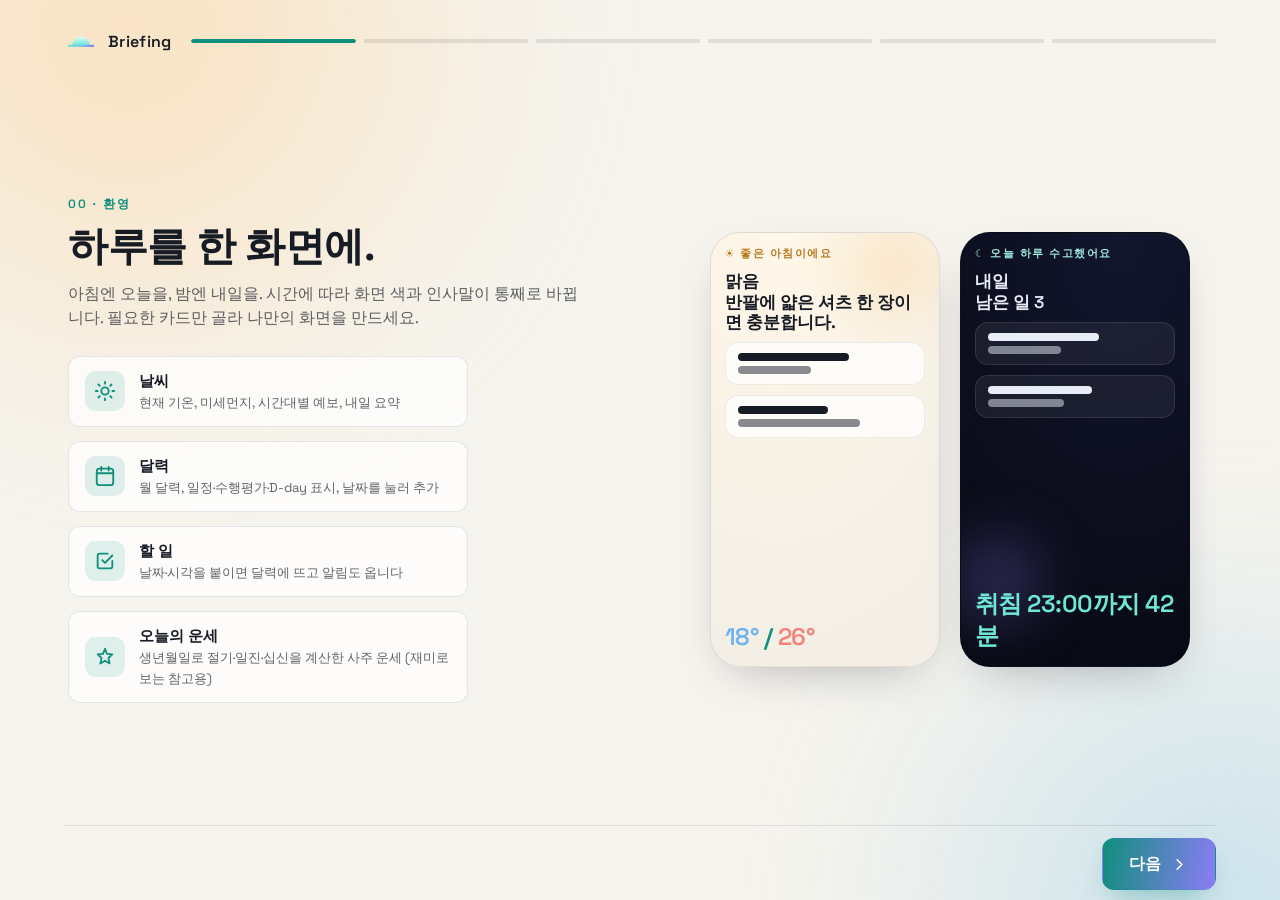
==== index.html @ 12ddea6b "Add files via upload" ====
<!DOCTYPE html>
<html lang="ko">
<head>
<meta charset="utf-8">
<meta name="viewport" content="width=device-width, initial-scale=1, viewport-fit=cover">
<meta name="theme-color" content="#080a14">
<link rel="manifest" href="manifest.json">
<link rel="icon" href="icon-192.png">
<meta name="mobile-web-app-capable" content="yes">
<link rel="preconnect" href="https://fonts.gstatic.com" crossorigin>
<link href="https://fonts.googleapis.com/css2?family=Space+Grotesk:wght@300;400;500;700&display=swap" rel="stylesheet">
<link rel="stylesheet" href="app.css?v=23">
<link rel="stylesheet" href="onboard.css?v=23">
<title>Briefing</title>
</head>
<body>
<div id="oldBrowser">이 브라우저는 지원되지 않는 기능이 있어요. <b>Chrome</b>으로 열어 주세요.</div>

<div class="brief-app" id="briefApp" data-view="splash">

  <!-- 오로라 배경 -->
  <div class="aurora"><span class="a1"></span><span class="a2"></span></div>

  <!-- ============ ① 스플래시 ============ -->
  <div class="splash">
    <div class="splash-logo">
      <svg viewBox="0 0 168 150" width="168" height="150" fill="none" xmlns="http://www.w3.org/2000/svg" aria-label="Briefing 로고">
        <defs>
          <linearGradient id="sunG" x1="0" y1="0" x2="0" y2="1">
            <stop offset="0" stop-color="#e8fbf5"/>
            <stop offset="1" stop-color="#6ee7d4"/>
          </linearGradient>
          <linearGradient id="barG" x1="0" y1="0" x2="1" y2="0">
            <stop offset="0" stop-color="#6ee7d4"/>
            <stop offset=".5" stop-color="#7fc9e6"/>
            <stop offset="1" stop-color="#8b7cf6"/>
          </linearGradient>
          <radialGradient id="glowG" cx="50%" cy="60%" r="55%">
            <stop offset="0" stop-color="#bff6ea" stop-opacity=".9"/>
            <stop offset="1" stop-color="#bff6ea" stop-opacity="0"/>
          </radialGradient>
        </defs>
        <!-- 글로우 -->
        <circle class="glow" cx="84" cy="86" r="62" fill="url(#glowG)"/>
        <!-- 해 (반원) -->
        <g class="sun-wrap">
          <path class="sun" d="M40 96 a44 44 0 0 1 88 0 Z" fill="url(#sunG)"/>
        </g>
        <!-- 지평선 바 -->
        <rect class="horizon" x="18" y="94" width="132" height="11" rx="5.5" fill="url(#barG)"/>
        <!-- 아래 반사 -->
        <g class="refl-wrap">
          <rect class="refl" x="62" y="118" width="44" height="9" rx="4.5" fill="var(--ink)" opacity=".28"/>
        </g>
      </svg>
    </div>
    <div class="splash-word">Briefing<small>Morning · Night</small></div>
  </div>

  <!-- ============ ② 온보딩 ============ -->
  <div class="onboard" id="obRoot" data-step="1">
    <div class="ob-inner">

      <!-- 상단 -->
      <div class="ob-top">
        <div class="ob-brand">
          <svg class="mini" viewBox="0 0 168 150" fill="none" xmlns="http://www.w3.org/2000/svg" aria-hidden="true">
            <path d="M40 96 a44 44 0 0 1 88 0 Z" fill="url(#sunG)"/>
            <rect x="18" y="94" width="132" height="11" rx="5.5" fill="url(#barG)"/>
          </svg>
          <b>Briefing</b>
        </div>
        <div class="progress" role="progressbar" aria-valuemin="1" aria-valuemax="6" aria-valuenow="1">
          <span class="seg"></span><span class="seg"></span><span class="seg"></span>
          <span class="seg"></span><span class="seg"></span><span class="seg"></span>
        </div>
        </div>

      <!-- 슬라이드 스테이지 -->
      <div class="stage">
        <div class="track">

          <!-- ---------- 1. 환영 ---------- -->
          <section class="slide is-active" data-slide="1" aria-label="환영">
            <div class="hero-grid">
              <div>
                <div class="slide-head">
                  <div class="slide-kicker stagger" style="--i:0">Welcome</div>
                  <h1 class="slide-title stagger" style="--i:1" data-i18n="obTitle1">하루를 한 화면에.</h1>
                  <p class="slide-sub stagger" style="--i:2" data-i18n="obSub1">아침엔 오늘을, 밤엔 내일을. 시간에 따라 화면 색과 인사말이 통째로 바뀝니다. 필요한 카드만 골라 나만의 화면을 만드세요.</p>
                </div>
                <div class="feat-list">
                  <div class="feat stagger" style="--i:3">
                    <span class="ic"><svg viewBox="0 0 24 24" fill="none" stroke="currentColor" stroke-width="2" stroke-linecap="round" stroke-linejoin="round"><path d="M12 2v2M12 20v2M4.9 4.9l1.4 1.4M17.7 17.7l1.4 1.4M2 12h2M20 12h2M4.9 19.1l1.4-1.4M17.7 6.3l1.4-1.4"/><circle cx="12" cy="12" r="4"/></svg></span>
                    <span class="tx"><b>날씨</b><span>오늘의 하늘과 시간대별 예보</span></span>
                  </div>
                  <div class="feat stagger" style="--i:4">
                    <span class="ic"><svg viewBox="0 0 24 24" fill="none" stroke="currentColor" stroke-width="2" stroke-linecap="round" stroke-linejoin="round"><rect x="3" y="4" width="18" height="18" rx="3"/><path d="M3 9h18M8 2v4M16 2v4"/></svg></span>
                    <span class="tx"><b>달력</b><span>오늘 일정과 내일 준비물</span></span>
                  </div>
                  <div class="feat stagger" style="--i:5">
                    <span class="ic"><svg viewBox="0 0 24 24" fill="none" stroke="currentColor" stroke-width="2" stroke-linecap="round" stroke-linejoin="round"><path d="M9 11l3 3 8-8"/><path d="M20 12v6a2 2 0 0 1-2 2H6a2 2 0 0 1-2-2V6a2 2 0 0 1 2-2h9"/></svg></span>
                    <span class="tx"><b>할 일</b><span>오늘 해야 할 것들을 한눈에</span></span>
                  </div>
                  <div class="feat stagger" style="--i:6">
                    <span class="ic"><svg viewBox="0 0 24 24" fill="none" stroke="currentColor" stroke-width="2" stroke-linecap="round" stroke-linejoin="round"><path d="M12 3l2.2 5.6L20 9.2l-4.2 3.9L17 19l-5-3-5 3 1.2-5.9L4 9.2l5.8-.6z"/></svg></span>
                    <span class="tx"><b>운세</b><span>생일로 계산하는 오늘의 흐름</span></span>
                  </div>
                </div>
              </div>
              <div class="dual stagger" style="--i:3">
                <!-- 아침 미리보기 -->
                <div class="phone day">
                  <span class="p-au"></span>
                  <span class="p-tag">☀ 좋은 아침, 지호</span>
                  <span class="p-hi">오늘은 맑아요.<br>우산은 필요 없어요.</span>
                  <div class="p-card"><span class="p-l1"></span><span class="p-l2"></span></div>
                  <div class="p-card"><span class="p-l1" style="width:52%"></span><span class="p-l2" style="width:70%"></span></div>
                  <span class="p-big">18° / 26°</span>
                </div>
                <!-- 밤 미리보기 -->
                <div class="phone night">
                  <span class="p-au"></span>
                  <span class="p-tag">☾ 잘 준비해요</span>
                  <span class="p-hi">내일 준비물<br>3개 챙겼나요?</span>
                  <div class="p-card"><span class="p-l1"></span><span class="p-l2"></span></div>
                  <div class="p-card"><span class="p-l1" style="width:60%"></span><span class="p-l2" style="width:44%"></span></div>
                  <span class="p-big">취침까지 42분</span>
                </div>
              </div>
            </div>
          </section>

          <!-- ---------- 2. 이름 ---------- -->
          <section class="slide" data-slide="2" aria-label="이름">
            <div class="slide-head">
              <div class="slide-kicker stagger" style="--i:0">01 · 이름</div>
              <h1 class="slide-title stagger" style="--i:1" data-i18n="obTitle2">어떻게 불러 드릴까요?</h1>
              <p class="slide-sub stagger" style="--i:2" data-i18n="obSub2">인사말에 쓰입니다. 지금 건너뛰어도 나중에 설정에서 바꿀 수 있어요.</p>
            </div>
            <div class="form-col">
              <div class="field stagger" style="--i:3">
                <label for="ob-name"data-i18n="obNameLabel">이름 <span class="optional">(선택)</span></label>
                <input class="input" id="ob-name" type="text" placeholder="예: 지호" autocomplete="off">
              </div>
            </div>
          </section>

          <!-- ---------- 3. 생년월일 ---------- -->
          <section class="slide" data-slide="3" aria-label="생년월일">
            <div class="slide-head">
              <div class="slide-kicker stagger" style="--i:0">02 · 생일</div>
              <h1 class="slide-title stagger" style="--i:1" data-i18n="obTitle3">언제 태어났나요?</h1>
              <p class="slide-sub stagger" data-i18n="obSub3" style="--i:2">오늘의 운세를 계산하는 데 쓰여요.</p>
            </div>
            <div class="form-col">
              <div class="field stagger" style="--i:3">
                <label for="ob-birth">생년월일</label>
                <input class="input" id="ob-birth" type="date" value="2011-09-05">
              </div>
              <div class="field stagger" style="--i:4">
                <label for="ob-time">태어난 시각 <span class="optional">(선택)</span></label>
                <input class="input" id="ob-time" type="time">
              </div>
              <div class="hint stagger" style="--i:5">
                <svg viewBox="0 0 24 24" fill="none" stroke="currentColor" stroke-width="2" stroke-linecap="round" stroke-linejoin="round"><rect x="4" y="10" width="16" height="11" rx="2"/><path d="M8 10V7a4 4 0 0 1 8 0v3"/></svg>
                <span>운세 계산에만 쓰이고, 이 기기 안에만 저장됩니다. 서버로 전송되지 않아요.</span>
              </div>
            </div>
          </section>

          <!-- ---------- 4. 지역 ---------- -->
          <section class="slide" data-slide="4" aria-label="지역">
            <div class="slide-head">
              <div class="slide-kicker stagger" style="--i:0">03 · 지역</div>
              <h1 class="slide-title stagger" style="--i:1" data-i18n="obTitle4">어디의 날씨를 볼까요?</h1>
              <p class="slide-sub stagger" style="--i:2">도시를 검색하거나 현재 위치로 자동 설정할 수 있어요.</p>
            </div>
            <div class="form-col">
              <div class="field stagger" style="--i:3">
                <div class="search-wrap">
                  <svg class="s-ic" viewBox="0 0 24 24" fill="none" stroke="currentColor" stroke-width="2" stroke-linecap="round"><circle cx="11" cy="11" r="7"/><path d="M20 20l-3.2-3.2"/></svg>
                  <input class="input" id="obGeoQ" type="text" placeholder="도시나 동네 이름 검색" autocomplete="off">
                </div>
              </div>
              <div class="result-list stagger" id="obGeoRes" style="--i:4"></div>
              <button class="locate stagger" id="obGeoBtn" style="--i:5" type="button">
                <svg viewBox="0 0 24 24" fill="none" stroke="currentColor" stroke-width="2" stroke-linecap="round" stroke-linejoin="round"><circle cx="12" cy="12" r="3"/><path d="M12 2v3M12 19v3M2 12h3M19 12h3"/></svg>
                현재 위치로 맞추기
              </button>
            </div>
          </section>

          <!-- ---------- 5. 카드 고르기 ---------- -->
          <section class="slide" data-slide="5" aria-label="카드 고르기">
            <div class="slide-head">
              <div class="slide-kicker stagger" style="--i:0">04 · 카드</div>
              <h1 class="slide-title stagger" style="--i:1" data-i18n="obTitle5">어떤 카드를 볼까요?</h1>
              <p class="slide-sub stagger" style="--i:2">언제든 설정에서 켜고 끌 수 있어요. <span class="pick-count">현재 <b class="cnt" id="obCnt">0</b>개 선택</span></p>
            </div>
            <div class="card-grid" id="obCards"></div>
          </section>

          <!-- ---------- 6. 기기 연결 ---------- -->
          <section class="slide" data-slide="6" aria-label="기기 연결">
            <div class="slide-head">
              <div class="slide-kicker stagger" style="--i:0">05 · 연결</div>
              <h1 class="slide-title stagger" style="--i:1" id="lkTitle">다른 기기와 연결할까요?</h1>
              <p class="slide-sub stagger" style="--i:2" id="lkSub">일정과 할 일이 두 기기에서 똑같이 보여요. 지금 건너뛰어도 나중에 설정에서 할 수 있어요.</p>
            </div>

            <!-- 연결 방식 선택 -->
            <div class="lk-pick stagger" style="--i:3" id="lkPick">
              <button class="lk-mode" data-mode="host" type="button">
                <span class="m-ic"><svg viewBox="0 0 24 24" fill="none" stroke="currentColor" stroke-width="2" stroke-linecap="round" stroke-linejoin="round"><rect x="3" y="3" width="7" height="7" rx="1"/><rect x="14" y="3" width="7" height="7" rx="1"/><rect x="3" y="14" width="7" height="7" rx="1"/><path d="M14 14h3v3M20 20v.01M17 20v.01M20 17v.01"/></svg></span>
                <span class="m-tx"><b id="lkHostT">이 기기에서 코드 만들기</b><span id="lkHostS">다른 기기에서 스캔하거나 입력</span></span>
              </button>
              <button class="lk-mode" data-mode="guest" type="button">
                <span class="m-ic"><svg viewBox="0 0 24 24" fill="none" stroke="currentColor" stroke-width="2" stroke-linecap="round" stroke-linejoin="round"><path d="M4 7h16M4 12h16M4 17h10"/></svg></span>
                <span class="m-tx"><b id="lkGuestT">받은 코드 입력하기</b><span id="lkGuestS">다른 기기에서 만든 코드를 넣어요</span></span>
              </button>
            </div>

            <!-- 코드 만들기 -->
            <div class="lk-panel" id="lkHost" hidden>
              <div class="lk-qrbox">
                <div class="qr" id="obQR"><span class="qr-note" id="obQRNote">만드는 중…</span></div>
                <div class="lk-code-big" id="obCodeBig">······</div>
              </div>
              <ol class="lk-steps" id="lkSteps"></ol>
              <button class="lk-copy" id="lkCopy" type="button">연결 링크 복사</button>
            </div>

            <!-- 코드 입력 -->
            <div class="lk-panel" id="lkGuest" hidden>
              <div class="code-in" id="obCode">
                <input maxlength="1" inputmode="text" autocapitalize="characters" aria-label="코드 1">
                <input maxlength="1" inputmode="text" autocapitalize="characters" aria-label="코드 2">
                <input maxlength="1" inputmode="text" autocapitalize="characters" aria-label="코드 3">
                <input maxlength="1" inputmode="text" autocapitalize="characters" aria-label="코드 4">
                <input maxlength="1" inputmode="text" autocapitalize="characters" aria-label="코드 5">
                <input maxlength="1" inputmode="text" autocapitalize="characters" aria-label="코드 6">
              </div>
              <p class="lk-msg" id="lkMsg"></p>
              <ol class="lk-steps" id="lkSteps2"></ol>
            </div>
          </section>

        </div>
      </div>

      <!-- 하단 -->
      <div class="ob-foot">
        <button class="btn btn-ghost" type="button" data-action="prev" disabled>
          <svg viewBox="0 0 24 24" fill="none" stroke="currentColor" stroke-width="2" stroke-linecap="round" stroke-linejoin="round"><path d="M15 6l-6 6 6 6"/></svg>
          이전
        </button>
        <div class="ob-dots" aria-hidden="true"></div>
        <button class="btn btn-primary" type="button" data-action="next">
          <span class="next-label">다음</span>
          <svg class="next-ic" viewBox="0 0 24 24" fill="none" stroke="currentColor" stroke-width="2" stroke-linecap="round" stroke-linejoin="round"><path d="M9 6l6 6-6 6"/></svg>
        </button>
      </div>

    </div>
  </div>

</div>

<div id="welcome" hidden>
  <div class="wc-inner">
    <div class="wc-mark"><i></i></div>
    <div class="wc-hi" id="wcHi">준비됐어요</div>
    <div class="wc-name" id="wcName"></div>
    <div class="wc-sub" id="wcSub"></div>
    <div class="wc-bar"><i></i></div>
  </div>
</div>

<div id="root">
  <div id="stage">
    <div class="blob" id="b1"></div><div class="blob" id="b2"></div>

    <header>
      <div class="brandwrap">
        <span class="dot"></span>
        <span class="brand" id="brandLabel">MORNING</span>
        <span class="greet" id="greeting"></span>
      </div>
      <div class="hactions">
        <span class="pill acc" id="countdown"></span>
        <button class="pill" id="refreshBtn" title="새로고침">↻</button>
        <button class="pill" id="allBtn" hidden>전체 보기</button>
        <button class="pill" id="modeBtn"></button>
        <button class="pill" id="setBtn">설정</button>
      </div>
    </header>

    <main id="grid"></main>
  </div>
</div>

<!-- ─────────── 온보딩 ─────────── -->
<div class="modal" id="joinAuto"></div>

<!-- ─────────── 설정 ─────────── -->
<div class="modal" id="settings">
  <div class="mbox set">
    <aside class="setnav">
      <div class="sethead">설정</div>
      <button class="on" data-tab="general">일반</button>
      <button data-tab="cards">카드 구성</button>
      <button data-tab="schedule">시간</button>
      <button data-tab="notify">알림</button>
      <button data-tab="link">기기 연결</button>
      <button data-tab="data">데이터</button>
      <button data-tab="help">도움말</button>
      <div class="setfoot"><span id="buildTag"></span></div>
    </aside>
    <section class="setbody" id="setBody"></section>
    <button class="mclose" id="setClose">×</button>
  </div>
</div>

<!-- ─────────── 일정 편집 ─────────── -->
<div class="modal" id="evEdit">
  <div class="mbox ev">
    <div class="mtitle"><span id="evTitle">일정 추가</span><button class="mclose sm" id="evClose">×</button></div>
    <div id="evBody"></div>
    <div class="mfoot">
      <button class="btn danger" id="evDelete" hidden>삭제</button>
      <span style="flex:1"></span>
      <button class="btn ghost" id="evCancel">취소</button>
      <button class="btn primary" id="evSave">저장</button>
    </div>
  </div>
</div>

<script src="app.js?v=23"></script>
</body>
</html>
---- app.css ----
/* ── 기본 테마(밤): JS가 늦거나 실패해도 화면이 보이도록 정적 선언 ── */
:root{
  --bg:#080a14; --tx:#e8ecf6; --tx2:rgba(232,236,246,.62); --tx3:rgba(232,236,246,.4);
  --card:rgba(255,255,255,.055); --cardSoft:rgba(255,255,255,.04);
  --cardAcc:linear-gradient(155deg,rgba(110,231,212,.13),rgba(255,255,255,.04));
  --bd:rgba(255,255,255,.1); --bd2:rgba(255,255,255,.16); --chip:rgba(255,255,255,.06);
  --acc:#6ee7d4; --accSoft:rgba(110,231,212,.14); --accBd:rgba(110,231,212,.32);
  --track:rgba(255,255,255,.08); --barIdle:rgba(255,255,255,.34);
  --barFill:linear-gradient(90deg,#6ee7d4,#8b7cf6);
  --violet:linear-gradient(155deg,rgba(139,124,246,.17),rgba(255,255,255,.035));
  --violetBd:rgba(139,124,246,.26); --violetTx:#c3b9ff; --violetRaw:#8b7cf6;
  --amber:#f2b544; --rose:#f2748c;
  --blob1:radial-gradient(circle,rgba(110,231,212,.28),transparent 62%);
  --blob2:radial-gradient(circle,rgba(139,124,246,.32),transparent 62%);
  --scrim:rgba(6,8,16,.86); --modal:linear-gradient(160deg,#141826,#0b0e18); --rootBg:#080a14;
}
html,body{margin:0;padding:0;background:var(--rootBg);color:var(--tx);
  font-family:'Space Grotesk',"Apple SD Gothic Neo","Noto Sans KR",system-ui,sans-serif;
  -webkit-font-smoothing:antialiased;overscroll-behavior-y:none}
html,body{overflow-x:hidden}
/* 한 화면 고정 여부는 JS가 html에 클래스로 지정 (:has() 미지원 대비) */
html.fixed,html.fixed body{overflow:hidden;height:100%}
html.scrollable{overflow-y:auto;height:auto;-webkit-overflow-scrolling:touch}
html.scrollable body{overflow-y:visible;height:auto;min-height:100%;position:static}
html.scrollable #root{position:static!important;height:auto!important;overflow:visible!important}
html.scrollable #stage{height:auto!important;min-height:100dvh}
*{box-sizing:border-box}
input,button,select,textarea,a{font-family:inherit;color:inherit}
button{cursor:pointer}
a{text-decoration:none}
:focus-visible{outline:2px solid var(--acc);outline-offset:2px;border-radius:8px}
::-webkit-scrollbar{width:5px;height:5px}
::-webkit-scrollbar-thumb{background:var(--bd2);border-radius:3px}
@keyframes drift{0%,100%{transform:translate(0,0) scale(1)}50%{transform:translate(4%,-3%) scale(1.12)}}
@keyframes rise{from{opacity:0;transform:translateY(12px)}to{opacity:1;transform:none}}
@media (prefers-reduced-motion:reduce){*{animation:none!important}}

#oldBrowser{display:none;position:fixed;top:0;left:0;right:0;z-index:99;padding:11px 16px;
  background:#7c2f26;color:#ffe9e5;font-size:14px;text-align:center}

#root{position:fixed;inset:0;display:flex;overflow:hidden;background:var(--rootBg);transition:background .6s}
/* 화면을 그대로 채운다 — 축소하지 않으므로 좌우·아래 여백이 생기지 않는다 */
#stage{position:relative;width:100%;height:100%;flex:1 1 auto;
  padding:clamp(14px,1.6vw,26px) clamp(14px,1.8vw,30px);
  display:grid;grid-template-rows:auto 1fr;gap:clamp(10px,1.1vw,16px);
  background:var(--bg);overflow:hidden;
  transform-origin:center center;transition:background .6s,color .6s}
main{gap:clamp(10px,1.1vw,16px)}
.col{gap:clamp(10px,1.1vw,16px)}
.blob{position:absolute;border-radius:50%;filter:blur(54px);pointer-events:none}
#b1{width:860px;height:660px;left:-210px;top:-250px;background:var(--blob1);animation:drift 18s ease-in-out infinite}
#b2{width:800px;height:640px;right:-190px;bottom:-270px;background:var(--blob2);animation:drift 22s ease-in-out infinite reverse}

header{position:relative;display:flex;align-items:center;justify-content:space-between;gap:20px}
.brandwrap{display:flex;align-items:center;gap:14px}
.dot{width:7px;height:7px;border-radius:50%;background:var(--acc);box-shadow:0 0 12px var(--acc)}
.brand{font-size:11px;letter-spacing:.3em;color:var(--tx3)}
.greet{font-size:17px}
.hactions{display:flex;align-items:center;gap:9px}
.pill{padding:7px 14px;border-radius:999px;background:var(--chip);border:1px solid var(--bd);font-size:12px;color:var(--tx2)}
.pill.acc{background:var(--accSoft);border-color:var(--accBd);color:var(--acc);cursor:default}

/* ── 카드 그리드 ── */
main{position:relative;display:grid;gap:14px;min-height:0}
.col{display:flex;flex-direction:column;gap:14px;min-height:0;overflow-y:auto;overflow-x:hidden;padding-right:2px}
.col::-webkit-scrollbar{width:0}
.card{border-radius:22px;border:1px solid var(--bd);background:var(--card);backdrop-filter:blur(22px);
  padding:clamp(14px,1.2vw,20px) clamp(15px,1.4vw,24px);
  display:flex;flex-direction:column;overflow:hidden;
  flex:0 0 auto;min-height:fit-content;animation:rise .45s ease both}
/* 늘어나는 카드는 남는 높이를 채우되, 내용보다 작아지지 않는다 */
.card.grow{flex:1 1 auto;min-height:fit-content}
.card.accent{border-color:var(--accBd);background:var(--cardAcc)}
.card.violet{border-color:var(--violetBd);background:var(--violet)}
.chead{display:flex;align-items:center;justify-content:space-between;gap:10px;margin-bottom:11px;flex:0 0 auto}
.clab{font-size:10px;letter-spacing:.24em;color:var(--tx3)}
.card.accent .clab{color:var(--acc)}
.card.violet .clab{color:var(--violetTx)}
.cmeta{font-size:11px;color:var(--tx3)}
.cbtn{padding:4px 11px;border-radius:999px;background:var(--chip);border:1px solid var(--bd);font-size:11px;color:var(--tx2)}
.big{font-weight:300;letter-spacing:-.02em;line-height:.9}
.sub{font-size:13px;color:var(--tx2)}
.tiny{font-size:11.5px;color:var(--tx3)}
.empty{padding:14px 2px;font-size:13.5px;color:var(--tx3);line-height:1.6}

/* ── 버튼·입력 공통 ── */
.btn{padding:10px 18px;border-radius:11px;border:1px solid var(--bd);background:var(--chip);font-size:14px;color:var(--tx2)}
.btn.primary{background:var(--accSoft);border-color:var(--accBd);color:var(--acc);font-weight:600}
.btn.ghost{background:transparent}
.btn.danger{border-color:rgba(242,116,140,.4);color:var(--rose);background:rgba(242,116,140,.08)}
.fld{display:flex;flex-direction:column;gap:6px;margin-bottom:14px}
.fld label{font-size:11px;letter-spacing:.12em;color:var(--acc)}
.fld input,.fld select,.fld textarea{padding:11px 13px;border-radius:11px;border:1px solid var(--bd2);
  background:var(--chip);font-size:14.5px;color:var(--tx);width:100%}
.fld textarea{min-height:70px;resize:vertical}
.fld .hint{font-size:11.5px;color:var(--tx3);line-height:1.5}
.row2{display:grid;grid-template-columns:1fr 1fr;gap:12px}
.row3{display:grid;grid-template-columns:1fr 1fr 1fr;gap:12px}

/* ── 모달 공통 ── */
.modal{position:fixed;inset:0;z-index:70;background:var(--scrim);backdrop-filter:blur(8px);
  display:none;align-items:center;justify-content:center;padding:24px}
.modal.show{display:flex}
.mbox{position:relative;background:var(--modal);border:1px solid var(--bd);border-radius:24px;
  max-height:88dvh;overflow:hidden;display:flex}
.mbox.ev{width:min(520px,100%);flex-direction:column;padding:24px 26px}
.mbox.ob{width:min(560px,100%);flex-direction:column;padding:30px 30px 24px}
.mbox.set{width:min(920px,100%);height:min(640px,88dvh)}
.mclose{position:absolute;top:16px;right:18px;z-index:5;width:32px;height:32px;border-radius:50%;
  border:1px solid var(--bd);background:var(--modal);font-size:17px;color:var(--tx3);line-height:1;
  box-shadow:0 0 0 6px var(--modal)}
.mclose.sm{position:static;width:28px;height:28px;font-size:15px}
.mtitle{display:flex;align-items:center;justify-content:space-between;margin-bottom:18px;font-size:19px}
.mfoot{display:flex;align-items:center;gap:9px;margin-top:6px}

/* ── 설정 ── */
.setnav{width:190px;flex:none;border-right:1px solid var(--bd);padding:22px 14px;display:flex;flex-direction:column;gap:4px}
.sethead{font-size:19px;padding:0 10px 14px}
.setnav button{text-align:left;padding:11px 14px;border-radius:11px;border:none;background:transparent;font-size:14px;color:var(--tx2)}
.setnav button.on{background:var(--accSoft);color:var(--acc);font-weight:600}
.setfoot{margin-top:auto;padding:10px;font-size:10.5px;color:var(--tx3)}
.setbody{flex:1;padding:26px 30px;overflow-y:auto}
.sectitle{font-size:12px;letter-spacing:.16em;color:var(--tx3);margin:0 0 14px}
.sechelp{font-size:12.5px;color:var(--tx3);line-height:1.6;margin:-6px 0 16px}

/* 카드 구성 */
.cardlist{display:flex;flex-direction:column;gap:8px}
.cardrow{display:flex;align-items:center;gap:12px;padding:12px 14px;border-radius:13px;
  border:1px solid var(--bd);background:var(--chip)}
.cardrow.off{opacity:.5}
.cardrow .gr{cursor:grab;color:var(--tx3);font-size:15px;letter-spacing:-2px}
.cardrow .nm{flex:1;display:flex;flex-direction:column;gap:2px}
.cardrow .nm b{font-size:14.5px;font-weight:500}
.cardrow .nm i{font-size:11.5px;color:var(--tx3);font-style:normal}
.cardrow .tag{font-size:10px;padding:2px 7px;border-radius:999px;background:var(--violet);color:var(--violetTx)}
.ord{display:flex;gap:3px}
.ord button{width:26px;height:26px;border-radius:8px;border:1px solid var(--bd);background:transparent;color:var(--tx3);font-size:11px}
.sw{width:44px;height:26px;border-radius:999px;background:var(--track);border:1px solid var(--bd);position:relative;flex:none}
.sw::after{content:"";position:absolute;top:2px;left:2px;width:20px;height:20px;border-radius:50%;
  background:var(--tx3);transition:.18s}
.sw.on{background:var(--accSoft);border-color:var(--accBd)}
.sw.on::after{left:20px;background:var(--acc)}

/* ── 온보딩 ── */
.obsteps{display:flex;gap:6px;margin-bottom:22px}
.obsteps i{height:3px;flex:1;border-radius:2px;background:var(--track)}
.obsteps i.on{background:var(--acc)}
#obBody h2{font-size:24px;margin:0 0 8px;font-weight:400}
#obBody p.lead{font-size:14px;color:var(--tx2);line-height:1.6;margin:0 0 22px}
.obnav{display:flex;gap:9px;justify-content:flex-end;margin-top:8px}
.pickgrid{display:grid;grid-template-columns:1fr 1fr;gap:8px}
.pick{padding:13px;border-radius:13px;border:1px solid var(--bd);background:var(--chip);text-align:left}
.pick.on{border-color:var(--accBd);background:var(--accSoft)}
.pick b{display:block;font-size:14px;font-weight:500;margin-bottom:3px}
.pick i{font-size:11.5px;color:var(--tx3);font-style:normal}
.searchres{margin-top:8px;display:flex;flex-direction:column;gap:5px;max-height:190px;overflow-y:auto}
.searchres button{text-align:left;padding:10px 13px;border-radius:11px;border:1px solid var(--bd);background:var(--chip);font-size:13.5px}

/* ── 폰 ── */
body.phone{overflow-x:hidden;overflow-y:visible;height:auto}
body.phone #root{position:static;display:block;height:auto;overflow:visible;background:transparent}
body.phone #stage{overflow:hidden}
body.phone #stage{width:100%;max-width:100%;height:auto;min-height:100dvh;transform:none!important;
  display:flex;flex-direction:column;gap:11px;padding:14px 12px 30px}
body.phone #b1{width:340px;height:270px;left:-100px;top:-60px}
body.phone #b2{width:320px;height:260px;right:-100px;bottom:-40px}
body.phone header{flex-wrap:wrap;gap:8px}
body.phone .brandwrap{width:100%;gap:9px}
body.phone .greet{font-size:14px}
body.phone .hactions{width:100%;gap:6px;flex-wrap:wrap;justify-content:flex-start}
body.phone #countdown{order:-1;flex:1 1 100%}
body.phone .pill{padding:6px 11px;font-size:11.5px}
body.phone main{display:flex!important;flex-direction:column;gap:11px}
body.phone .col{display:contents}
body.phone .card{padding:15px 16px;min-height:auto}
body.phone .cd{min-height:120px}
body.phone .card.grow{flex:0 0 auto}
body.phone .card.grow{flex:none}
body.phone .modal{padding:0}
body.phone .mbox{max-height:100dvh;height:100dvh;width:100%;border-radius:0;border:none;overflow-y:auto}
body.phone .mbox.ob,body.phone .mbox.ev{padding-bottom:28px}
body.phone .obnav,body.phone .mfoot{position:sticky;bottom:0;background:var(--modal);padding:12px 0 4px;margin-top:8px}
body.phone .mbox.set{flex-direction:column;height:100dvh}
body.phone .setnav{width:100%;flex-direction:row;overflow-x:auto;border-right:none;
  border-bottom:1px solid var(--bd);padding:14px 56px 14px 12px;scrollbar-width:none}
body.phone .setnav::-webkit-scrollbar{display:none}
body.phone .setfoot{display:none}
/* 폰에서는 닫기 버튼을 위한 제목 줄을 따로 둔다 */
body.phone .sethead{display:block;font-size:17px;padding:4px 48px 12px 4px}
body.phone .setnav{flex-wrap:wrap;padding:12px 12px 12px 12px}
body.phone .setnav .sethead{width:100%}
body.phone .mclose{top:10px;right:12px}
body.phone .setnav button{white-space:nowrap;padding:9px 14px}
body.phone .setbody{padding:20px 16px}
body.phone .row2,body.phone .row3{grid-template-columns:1fr}
body.phone .mbox.ev,body.phone .mbox.ob{padding:22px 18px}

/* ── 시계 ── */
.ck-top{display:flex;align-items:baseline;gap:12px}
.ck-hm{font-size:82px;font-variant-numeric:tabular-nums}
.ck-ap{font-size:14px;color:var(--tx3)}
.ck-bot{margin-top:14px;padding-top:12px;border-top:1px solid var(--bd);display:flex;align-items:center;justify-content:space-between;gap:10px;flex-wrap:wrap}
.ck-date{font-size:16px;color:var(--tx2)}
.ck-chips{display:flex;gap:6px;flex-wrap:wrap;justify-content:flex-end}
.ck-chip{padding:5px 11px;border-radius:999px;font-size:12px;background:var(--chip);color:var(--tx2)}
.ck-chip.hot{background:var(--violet);color:var(--violetTx)}

/* ── 날씨 ── */
.wx-main{display:flex;align-items:center;gap:18px;margin-top:2px}
.wx-icon{font-size:48px;color:var(--acc)}
.wx-temp{font-size:62px}
.wx-col{display:flex;flex-direction:column;gap:2px}
.wx-desc{font-size:20px}
.wx-stats{margin-top:14px;display:grid;grid-template-columns:repeat(3,1fr);gap:8px}
.wx-stat{padding:9px 11px;border-radius:12px;background:var(--chip);display:flex;flex-direction:column;gap:2px}
.wx-stat i{font-size:9.5px;letter-spacing:.08em;color:var(--tx3);font-style:normal;line-height:1.35}
.wx-stat b{font-size:15px;font-weight:400}
.wx-adv{margin:12px 0 0;font-size:13.5px;line-height:1.55;color:var(--acc)}
.wx-tmrw{margin-top:12px;padding-top:11px;border-top:1px solid var(--bd);display:flex;align-items:center;gap:9px;flex-wrap:wrap}
.wx-tmrw .lb{font-size:10px;letter-spacing:.16em;color:var(--tx3)}
.wx-tmrw .ic{font-size:16px;color:var(--acc)}
.wx-tmrw .tp{font-size:15px}
.wx-tmrw .tp b{color:var(--acc);font-weight:500}
.wx-tmrw .rn{font-size:12.5px;color:var(--tx2)}
.wx-tmrw .rn b{color:var(--acc)}
.wx-hourly{margin-top:auto;padding-top:12px;display:flex;justify-content:space-between;gap:6px}
.wx-h{display:flex;flex-direction:column;align-items:center;gap:4px;flex:1}
.wx-h .t{font-size:11px;color:var(--tx3)}
.wx-h .i{font-size:15px;color:var(--acc)}
.wx-h .v{font-size:15px}

/* ── 달력 ── */
.cal-nav{display:flex;align-items:center;gap:5px}
.cal-ym{font-size:13px;min-width:82px;text-align:center}
.cbtn.acc{border-color:var(--accBd);background:var(--accSoft);color:var(--acc)}
.cal-dow{display:grid;grid-template-columns:repeat(7,1fr);gap:3px;margin-bottom:4px}
.cal-dow span{text-align:center;font-size:10.5px;color:var(--tx3);padding:3px 0}
.cal-dow .sun{color:var(--rose)}.cal-dow .sat{color:#7fa8e8}
.cal-grid{display:grid;grid-template-columns:repeat(7,1fr);gap:3px}
.cal-c{aspect-ratio:1/.82;border:1px solid transparent;border-radius:10px;background:transparent;
  display:flex;flex-direction:column;align-items:center;justify-content:center;gap:3px;padding:0}
.cal-c .n{font-size:13px;color:var(--tx2);font-variant-numeric:tabular-nums}
.cal-c .n.sun{color:var(--rose)}.cal-c .n.sat{color:#7fa8e8}
.cal-c.out{opacity:.28}
.cal-c.today{background:var(--accSoft)}
.cal-c.today .n{color:var(--acc);font-weight:700}
.cal-c.sel{border-color:var(--accBd)}
.cal-c .dots{display:flex;gap:3px;height:5px}
.cal-c .dots i{width:4px;height:4px;border-radius:50%}
.cal-day{margin-top:12px;padding-top:11px;border-top:1px solid var(--bd);flex:1;min-height:0;display:flex;flex-direction:column}
.cal-dhead{display:flex;align-items:center;justify-content:space-between;margin-bottom:8px;font-size:14px}
.cal-dhead .tiny{margin-left:6px;font-style:normal}
.cal-list{flex:1;min-height:0;overflow-y:auto;display:flex;flex-direction:column;gap:5px}
.cal-ev{display:flex;align-items:center;gap:9px;padding:8px 10px;border-radius:10px;background:var(--cardSoft);cursor:pointer}
.cal-ev .bar{width:3px;height:16px;border-radius:2px;flex:none}
.cal-ev .tm{font-size:11.5px;color:var(--tx3);width:38px;flex:none;font-variant-numeric:tabular-nums}
.cal-ev .tt{font-size:14px}
.cal-ev .rp{font-size:10px;color:var(--tx3);font-style:normal}
.dowpick{display:flex;gap:5px}
.dowpick button{flex:1;padding:9px 0;border-radius:9px;border:1px solid var(--bd);background:var(--chip);font-size:12.5px;color:var(--tx3)}
.dowpick button.on{border-color:var(--accBd);background:var(--accSoft);color:var(--acc)}

/* ── 할 일 ── */
.tabs{display:flex;gap:3px;background:var(--chip);border-radius:999px;padding:3px}
.tabs button{padding:5px 15px;border-radius:999px;border:none;background:transparent;font-size:12px;color:var(--tx3)}
.tabs button.on{background:var(--accSoft);color:var(--acc);font-weight:600}
.td-add{display:flex;align-items:center;gap:8px;padding:10px 13px;border-radius:12px;border:1px dashed var(--bd2);background:var(--chip)}
.td-add span{color:var(--acc)}
.td-add input{flex:1;background:transparent;border:none;font-size:15px;outline:none}
.td-list{margin-top:9px;flex:1;min-height:0;overflow-y:auto;display:flex;flex-direction:column;gap:6px}
.td{display:flex;align-items:center;gap:11px;padding:9px 12px;border-radius:12px;background:var(--cardSoft)}
.td .ck{width:17px;height:17px;flex:none;border-radius:50%;border:1.5px solid var(--bd2);background:transparent;padding:0}
.td.done{background:var(--chip)}
.td.done .ck{border-color:var(--acc);background:var(--acc)}
.td .tx{flex:1;font-size:15px;line-height:1.35}
.td.done .tx{color:var(--tx3);text-decoration:line-through}
.td .rm{background:none;border:none;color:var(--tx3);font-size:16px;padding:0 2px}

/* ── 수행평가 ── */
.ex-list{display:flex;flex-direction:column;gap:8px}
.ex{display:flex;align-items:center;gap:11px;cursor:pointer}
.ex .d{padding:5px 10px;border-radius:9px;font-size:12.5px;background:var(--chip);color:var(--tx2);min-width:52px;text-align:center}
.ex .d.hot{background:var(--violet);color:var(--violetTx)}
.ex .m{display:flex;flex-direction:column}
.ex .m b{font-size:14.5px;font-weight:400}
.ex .m i{font-size:11px;color:var(--tx3);font-style:normal}

/* ── 운세 ── */
.fo-score{display:flex;align-items:baseline;gap:13px}
.fo-score b{font-size:60px;font-variant-numeric:tabular-nums}
.fo-score i{font-size:20px;color:var(--tx2);font-style:normal}
.fo-badges{display:flex;flex-wrap:wrap;gap:6px;margin-top:11px}
.fo-badges span{font-size:11.5px;padding:4px 11px;border-radius:999px;border:1px solid var(--bd);color:var(--tx2)}
.fo-badges .good{border-color:var(--accBd);background:var(--accSoft);color:var(--acc)}
.fo-badges .warn{border-color:var(--violetBd);background:var(--violet);color:var(--violetTx)}
.fo-head{margin:12px 0 0;font-size:15px;line-height:1.6}
.fo-bars{margin-top:14px;display:flex;flex-direction:column;gap:9px}
.fo-bar{display:flex;align-items:center;gap:9px}
.fo-bar span{width:32px;font-size:12px;color:var(--tx2)}
.fo-bar .tr{flex:1;height:6px;border-radius:3px;background:var(--track);overflow:hidden}
.fo-bar .tr i{display:block;height:100%;border-radius:3px}
.fo-bar b{width:22px;text-align:right;font-size:12px;color:var(--tx2);font-weight:400}
.fo-act,.fo-lucky{margin-top:13px;padding-top:12px;border-top:1px solid var(--bd);display:grid;gap:8px}
.fo-act{grid-template-columns:repeat(3,1fr)}
.fo-lucky{grid-template-columns:repeat(3,1fr);margin-top:10px;padding-top:0;border:none}
.fo-act div,.fo-lucky div{display:flex;flex-direction:column;gap:3px}
.fo-act i,.fo-lucky i{font-size:10px;letter-spacing:.1em;color:var(--tx3);font-style:normal}
.fo-act b,.fo-lucky b{font-size:14px;font-weight:400}
.fo-lucky b{color:var(--acc)}
.fo-disc{margin-top:auto;padding-top:10px}

/* ── 수면 ── */
.sl-num{display:flex;align-items:baseline;gap:12px;margin-top:4px}
.sl-num b{font-size:42px}
.sl-num i{font-size:14px;color:var(--tx2);font-style:normal}
.sl-bars{margin-top:10px;display:flex;align-items:flex-end;gap:5px;height:34px}
.sl-bars div{flex:1;border-radius:4px;background:var(--barIdle)}
.sl-bars div.now{background:var(--acc)}
#slRange{width:100%;margin-top:8px;accent-color:var(--acc)}
.sl-act{display:flex;gap:8px;align-items:center;margin-top:6px}
.sl-act input{width:86px;padding:9px 11px;border-radius:11px;border:1px solid var(--bd2);background:var(--chip);text-align:center;font-size:14px}
.sl-act .btn{padding:9px 15px;font-size:13px}

/* ── 명언 ── */
.qt{margin:0;font-size:16px;line-height:1.55}
.qtsrc{display:block;margin-top:6px;font-size:11px;letter-spacing:.14em;color:var(--tx3)}

/* ── 폰 세부 ── */
body.phone .ck-hm{font-size:58px}
body.phone .wx-temp{font-size:48px}
body.phone .wx-icon{font-size:36px}
body.phone .fo-score b{font-size:48px}
body.phone .fo-lucky,body.phone .fo-act{grid-template-columns:1fr 1fr 1fr}
body.phone .cal-c{aspect-ratio:1/.9}
body.phone .cal-list{max-height:28dvh}
body.phone .td-list{max-height:40dvh}
body.phone:not(.showall) .card{display:none}
body.phone:not(.showall) .card[data-id="todo"],
body.phone:not(.showall) .card[data-id="calendar"],
body.phone:not(.showall) .card[data-id="exam"]{display:flex}

/* ── 야구 ── */
.bb-head{font-size:22px;margin-top:2px}
.bb-head.sm{font-size:17px;color:var(--tx2)}
.bb-chips{margin-top:9px;display:flex;flex-wrap:wrap;gap:6px}
.lc{padding:5px 11px;border-radius:999px;background:var(--chip);font-size:12px;color:var(--tx2)}
.lc.acc{background:var(--accSoft);color:var(--acc)}
.bb-recent{margin-top:11px;padding-top:10px;border-top:1px solid var(--bd);display:flex;flex-wrap:wrap;gap:8px;align-items:center}
.bb-recent:empty{display:none}
.bb-recent .hd{font-size:10px;letter-spacing:.12em;color:var(--tx3)}
.bb-recent .hd.rt{margin-left:auto}
.bb-recent .g{font-size:12px;color:var(--tx2)}
.bb-recent .g b{font-weight:600}
.bb-recent .w{color:var(--acc)}
.bb-recent .l{color:var(--violetTx)}

/* ── 뉴스 ── */
.nw-list{display:flex;flex-direction:column;gap:10px}
.nw{display:flex;flex-direction:column;gap:3px;padding-left:13px;border-left:2px solid var(--accBd)}
.nw .tg{font-size:10px;letter-spacing:.16em;color:var(--acc)}
.nw .tt{font-size:14.5px;line-height:1.4;display:-webkit-box;-webkit-line-clamp:2;-webkit-box-orient:vertical;overflow:hidden}
.nw .sc{font-size:10.5px;color:var(--tx3)}

/* ── 루틴 ── */
.hb-list{display:flex;flex-direction:column;gap:6px}
.hb{display:flex;align-items:center;gap:10px;padding:9px 12px;border-radius:11px;border:1px solid var(--bd);background:var(--chip);text-align:left}
.hb .bx{width:16px;height:16px;border-radius:5px;border:1.5px solid var(--bd2);flex:none}
.hb.on{border-color:var(--accBd);background:var(--accSoft)}
.hb.on .bx{background:var(--acc);border-color:var(--acc)}
.hb .nm{flex:1;font-size:14px}
.hb.on .nm{color:var(--acc)}
.hb .st{font-size:10.5px;color:var(--tx3)}
.hb .rm{font-size:14px;color:var(--tx3);font-style:normal;padding:0 2px}
.hb-add{margin-top:8px}
.hb-add input{width:100%;padding:9px 12px;border-radius:11px;border:1px dashed var(--bd2);background:transparent;font-size:13.5px;outline:none}

/* ── 물 ── */
.wt-cups{display:flex;flex-wrap:wrap;gap:6px;margin:4px 0 12px}
.cup{width:20px;height:26px;border-radius:3px 3px 8px 8px;border:1.5px solid var(--bd2);background:transparent}
.cup.on{background:var(--acc);border-color:var(--acc)}
.wt-row{display:flex;align-items:center;gap:10px;margin-top:auto}
.wt-num{font-size:34px;flex:1;text-align:center}
.wt-row .btn{padding:9px 14px}

/* ── 시간표 ── */
.tt-list{display:flex;flex-direction:column;gap:5px}
.tt{display:flex;align-items:center;gap:10px;padding:7px 11px;border-radius:10px;background:var(--cardSoft)}
.tt .no{width:18px;font-size:11px;color:var(--tx3);font-variant-numeric:tabular-nums}
.tt .sj{font-size:14.5px}

/* ── 큰 D-day ── */
.cd{display:flex;flex-direction:column;align-items:center;justify-content:center;gap:5px;flex:1;padding:6px 0}
.cd .lb{font-size:13px;color:var(--tx2)}
.cd .num{font-size:52px;color:var(--acc)}
.cd .dt{font-size:11.5px;color:var(--tx3);font-variant-numeric:tabular-nums}

/* ── 소개 화면 ── */
.ob-hero{text-align:center}
.ob-mark{width:76px;height:76px;margin:4px auto 18px;border-radius:22px;
  background:linear-gradient(160deg,var(--accSoft),var(--violet));border:1px solid var(--accBd);
  display:flex;align-items:center;justify-content:center}
.ob-mark i{width:36px;height:18px;border-radius:36px 36px 0 0;background:var(--acc);display:block;
  box-shadow:0 6px 16px -4px var(--acc)}
.ob-hero h2{margin-bottom:10px}
.ob-feats{margin-top:24px;display:grid;grid-template-columns:1fr 1fr;gap:9px;text-align:left}
.ob-feats div{padding:12px 14px;border-radius:13px;background:var(--chip);border:1px solid var(--bd)}
.ob-feats b{display:block;font-size:13.5px;font-weight:500;margin-bottom:3px}
.ob-feats i{font-size:11.5px;color:var(--tx3);font-style:normal}
.ob-cards{max-height:44dvh;overflow-y:auto}
.pick.sm{padding:10px 12px;text-align:center}
.pick.sm b{margin:0}

/* ── 기기 연결 ── */
.lk-two{display:grid;grid-template-columns:1fr 1fr;gap:10px}
.lk-card{padding:16px 15px;border-radius:15px;border:1px solid var(--bd);background:var(--chip);text-align:left}
.lk-card b{display:block;font-size:14px;font-weight:500;margin-bottom:5px}
.lk-card i{font-size:11.5px;color:var(--tx3);font-style:normal;line-height:1.5}
.lk-card:hover{border-color:var(--accBd)}
.lk-code{font-size:38px;letter-spacing:.22em;text-align:center;color:var(--acc);
  padding:18px;border-radius:15px;background:var(--accSoft);border:1px solid var(--accBd);margin:16px 0 12px;
  font-variant-numeric:tabular-nums}
.lk-input{text-align:center;font-size:24px;letter-spacing:.25em;text-transform:uppercase}
.lk-done{margin-top:14px}
.lk-btns{display:flex;gap:9px;margin-top:14px}
.lk-load,.lk-msg{margin-top:14px;font-size:13px;color:var(--tx3)}
.lk-err{margin-top:14px;font-size:13.5px;color:var(--rose);line-height:1.6}

/* ── 세그먼트 · 열 지정 ── */
.segbar{display:inline-flex;gap:3px;background:var(--chip);border-radius:999px;padding:3px;margin-bottom:16px}
.segbar.wide{display:flex}
.segbar button{flex:1;padding:8px 16px;border-radius:999px;border:none;background:transparent;font-size:13px;color:var(--tx3);white-space:nowrap}
.segbar button.on{background:var(--accSoft);color:var(--acc);font-weight:600}
.colpick{display:flex;gap:3px}
.colpick button{width:32px;height:26px;border-radius:8px;border:1px solid var(--bd);background:transparent;font-size:11px;color:var(--tx3)}
.colpick button.on{border-color:var(--accBd);background:var(--accSoft);color:var(--acc)}

/* ── 도움말 ── */
.chk{display:flex;gap:9px;align-items:flex-start;margin:2px 0 16px;font-size:13.5px;color:var(--tx2)}
.chk input{margin-top:3px;accent-color:var(--acc)}
.chk .hint{display:block;margin-top:3px}
.faq details{border:1px solid var(--bd);border-radius:12px;padding:12px 14px;margin-bottom:7px;background:var(--chip)}
.faq summary{font-size:14px;cursor:pointer;list-style:none}
.faq summary::-webkit-details-marker{display:none}
.faq summary::before{content:'＋ ';color:var(--acc)}
.faq details[open] summary::before{content:'－ '}
.faq p{margin:9px 0 0;font-size:13px;line-height:1.65;color:var(--tx2)}
body.phone .colpick button{width:28px}
body.phone .segbar button{padding:8px 12px;font-size:12px}

/* ═══════════ 모션 ═══════════ */
:root{
  --ease:cubic-bezier(.22,.61,.36,1);
  --easeOut:cubic-bezier(.16,1,.3,1);
  --spring:cubic-bezier(.34,1.56,.64,1);
}
@keyframes cardIn{from{opacity:0;transform:translateY(16px) scale(.985)}to{opacity:1;transform:none}}
@keyframes fadeIn{from{opacity:0}to{opacity:1}}
@keyframes popIn{from{opacity:0;transform:scale(.94) translateY(10px)}to{opacity:1;transform:none}}
@keyframes slideUp{from{opacity:0;transform:translateY(8px)}to{opacity:1;transform:none}}
@keyframes rowIn{from{opacity:0;transform:translateX(-8px)}to{opacity:1;transform:none}}
@keyframes barGrow{from{transform:scaleX(0)}to{transform:scaleX(1)}}
@keyframes pulseDot{0%,100%{opacity:1;box-shadow:0 0 12px var(--acc)}50%{opacity:.55;box-shadow:0 0 20px var(--acc)}}
@keyframes shimmer{0%{background-position:-160% 0}100%{background-position:260% 0}}
@keyframes checkPop{0%{transform:scale(1)}45%{transform:scale(1.22)}100%{transform:scale(1)}}
@keyframes qrIn{from{opacity:0;transform:scale(.9) rotate(-3deg)}to{opacity:1;transform:none}}

/* 카드 등장 */
.card{animation:cardIn .5s var(--easeOut) both}
.dot{animation:pulseDot 3.2s ease-in-out infinite}

/* 헤더 */
.pill{transition:background .2s var(--ease), border-color .2s var(--ease), transform .12s var(--ease)}
.pill:active{transform:scale(.95)}
.greet,#brandLabel{transition:opacity .3s var(--ease)}

/* 버튼·입력 공통 */
.btn,.cbtn,.tabs button,.segbar button,.colpick button,.ord button{
  transition:background .18s var(--ease), border-color .18s var(--ease), color .18s var(--ease), transform .1s var(--ease)}
.btn:active,.cbtn:active,.pick:active,.lk-card:active{transform:scale(.97)}
.fld input,.fld select,.fld textarea{transition:border-color .18s var(--ease), background .18s var(--ease)}
.fld input:focus,.fld textarea:focus{border-color:var(--accBd)}

/* 모달 */
@keyframes modalIn{from{opacity:0;transform:translateY(18px) scale(.96)}to{opacity:1;transform:none}}
@keyframes navIn{from{opacity:0;transform:translateX(-14px)}to{opacity:1;transform:none}}
@keyframes bodyIn{from{opacity:0;transform:translateX(14px)}to{opacity:1;transform:none}}
.modal{animation:fadeIn .2s var(--ease) both}
.modal .mbox{animation:modalIn .34s var(--easeOut) both}
#settings .setnav{animation:navIn .34s .04s var(--easeOut) both}
#settings .setnav button{animation:rowIn .3s var(--easeOut) both}
#settings .setnav button:nth-child(2){animation-delay:.04s}
#settings .setnav button:nth-child(3){animation-delay:.08s}
#settings .setnav button:nth-child(4){animation-delay:.12s}
#settings .setnav button:nth-child(5){animation-delay:.16s}
#settings .setnav button:nth-child(6){animation-delay:.2s}
#settings .setnav button:nth-child(7){animation-delay:.24s}
#setBody{animation:bodyIn .3s var(--easeOut) both}
#setBody .fld,#setBody .cardrow,#setBody .faq details{animation:slideUp .3s var(--easeOut) both}
#setBody .cardrow:nth-child(2){animation-delay:.03s}
#setBody .cardrow:nth-child(3){animation-delay:.06s}
#setBody .cardrow:nth-child(4){animation-delay:.09s}
#setBody .cardrow:nth-child(5){animation-delay:.12s}
#setBody .cardrow:nth-child(6){animation-delay:.15s}
#setBody .sectitle{animation:slideUp .3s var(--easeOut) both}
.mclose{transition:background .18s var(--ease), transform .15s var(--spring)}
.mclose:active{transform:rotate(90deg) scale(.9)}
/* 닫힐 때 */
@keyframes modalOut{from{opacity:1;transform:none}to{opacity:0;transform:translateY(10px) scale(.97)}}
.modal.closing{animation:fadeIn .2s var(--ease) reverse both}
.modal.closing .mbox{animation:modalOut .2s var(--ease) both}

/* 할 일 · 목록 */
.td,.cal-ev,.ex,.hb,.nw,.tt{animation:rowIn .28s var(--easeOut) both}
.td{transition:background .2s var(--ease), opacity .25s var(--ease)}
.td .ck{transition:background .18s var(--spring), border-color .18s var(--ease), transform .18s var(--spring)}
.td.done .ck{animation:checkPop .3s var(--spring)}
.td .tx{transition:color .25s var(--ease)}
.td .rm{opacity:0;transition:opacity .18s var(--ease)}
.td:hover .rm,body.phone .td .rm{opacity:.45}

/* 달력 */
.cal-c{transition:background .2s var(--ease), border-color .2s var(--ease), transform .12s var(--ease)}
.cal-c:active{transform:scale(.92)}
.cal-c.sel{animation:popIn .22s var(--spring)}
.cal-c .dots i{animation:popIn .3s var(--easeOut) both}
.cal-grid{animation:fadeIn .25s var(--ease)}
.cal-list{animation:slideUp .28s var(--easeOut)}

/* 운세 막대 */
.fo-bar .tr i{transform-origin:left;animation:barGrow .75s var(--easeOut) both}
.fo-bar:nth-child(2) .tr i{animation-delay:.06s}
.fo-bar:nth-child(3) .tr i{animation-delay:.12s}
.fo-bar:nth-child(4) .tr i{animation-delay:.18s}
.fo-badges span{animation:popIn .32s var(--easeOut) both}
.fo-badges span:nth-child(2){animation-delay:.05s}
.fo-badges span:nth-child(3){animation-delay:.1s}
.fo-badges span:nth-child(4){animation-delay:.15s}

/* 수면 막대 */
.sl-bars div{transition:height .4s var(--easeOut), background .3s var(--ease)}

/* 물 컵 */
.cup{transition:background .22s var(--spring), border-color .22s var(--ease), transform .18s var(--spring)}
.cup.on{animation:checkPop .3s var(--spring)}

/* 루틴 */
.hb{transition:background .2s var(--ease), border-color .2s var(--ease), transform .1s var(--ease)}
.hb:active{transform:scale(.98)}
.hb .bx{transition:background .2s var(--spring), border-color .2s var(--ease)}

/* 날씨 */
.wx-icon{transition:transform .4s var(--spring)}
.wx-h{animation:slideUp .35s var(--easeOut) both}
.wx-h:nth-child(2){animation-delay:.04s}.wx-h:nth-child(3){animation-delay:.08s}
.wx-h:nth-child(4){animation-delay:.12s}.wx-h:nth-child(5){animation-delay:.16s}
.wx-h:nth-child(6){animation-delay:.2s}
.wx-stat{animation:popIn .3s var(--easeOut) both}
.wx-stat:nth-child(2){animation-delay:.03s}.wx-stat:nth-child(3){animation-delay:.06s}
.wx-stat:nth-child(4){animation-delay:.09s}.wx-stat:nth-child(5){animation-delay:.12s}
.wx-stat:nth-child(6){animation-delay:.15s}

/* 불러오는 중 반짝임 */
.cmeta{transition:color .2s var(--ease)}
.loading{background:linear-gradient(90deg,var(--chip) 25%,var(--accSoft) 50%,var(--chip) 75%);
  background-size:220% 100%;animation:shimmer 1.5s infinite;border-radius:8px;color:transparent!important}

/* 온보딩 · 연결 */
#obBody{animation:slideUp .32s var(--easeOut)}
.obsteps i{transition:background .35s var(--ease)}
.ob-mark{animation:popIn .5s var(--spring) both}
.ob-mark i{animation:slideUp .6s .15s var(--easeOut) both}
.ob-feats div{animation:slideUp .4s var(--easeOut) both}
.ob-feats div:nth-child(2){animation-delay:.06s}
.ob-feats div:nth-child(3){animation-delay:.12s}
.ob-feats div:nth-child(4){animation-delay:.18s}
.pick{transition:border-color .18s var(--ease), background .18s var(--ease), transform .12s var(--ease)}
.lk-card{transition:border-color .2s var(--ease), background .2s var(--ease), transform .12s var(--ease)}
.lk-code{animation:popIn .4s var(--spring) both}
.lk-qr{animation:qrIn .5s var(--spring) both}
#lkPanel{animation:slideUp .3s var(--easeOut)}

/* 설정 */
.setnav button{transition:background .18s var(--ease), color .18s var(--ease)}
.cardrow{transition:opacity .25s var(--ease), border-color .2s var(--ease)}
.sw{transition:background .22s var(--ease), border-color .22s var(--ease)}
.sw::after{transition:left .24s var(--spring), background .2s var(--ease)}
.faq details{transition:border-color .2s var(--ease)}
.faq p{animation:slideUp .25s var(--easeOut)}

/* 접근성: 모션 최소화 설정을 켠 경우 전부 정지 */
@media (prefers-reduced-motion:reduce){
  *,*::before,*::after{animation:none!important;transition:none!important}
}

/* ── QR 공유 ── */
.lk-share{display:flex;gap:18px;align-items:flex-start;margin-top:16px}
.lk-qr{flex:none;padding:10px;border-radius:16px;background:#fff;line-height:0;
  box-shadow:0 8px 24px -10px rgba(0,0,0,.4)}
.lk-qrtxt{flex:1;display:flex;flex-direction:column;gap:8px}
.lk-qrtxt .lb{font-size:11px;letter-spacing:.14em;color:var(--acc)}
.lk-code.sm{font-size:26px;padding:11px;margin:0}
.lk-qrtxt .btn{align-self:flex-start;margin-top:2px}
body.phone .lk-share{flex-direction:column;align-items:center;text-align:center}
body.phone .lk-qrtxt{align-items:center}
body.phone .lk-qrtxt .btn{align-self:center}

/* 지역 검색 결과 */
.searchres button{display:flex;align-items:baseline;gap:8px}
.searchres button b{font-weight:500;font-size:14px}
.searchres button .tiny{flex:1}
.searchres button .km{font-size:11px;color:var(--acc);font-style:normal;white-space:nowrap}

/* ═══════════ 시작 화면 (스플래시) ═══════════ */
#splash{position:fixed;inset:0;z-index:200;display:flex;flex-direction:column;
  align-items:center;justify-content:center;gap:22px;background:var(--rootBg);
  transition:opacity .5s var(--ease), visibility .5s}
#splash.gone{opacity:0;visibility:hidden;pointer-events:none}
.sp-mark{position:relative;width:190px;height:120px}
/* 해: 아래에서 뿅 떠오름 */
.sp-sun{position:absolute;left:50%;margin-left:-52px;bottom:34px;z-index:1;width:104px;height:52px;border-radius:104px 104px 0 0;
  background:linear-gradient(180deg,#e0faf3,#6ee7d4);
  transform:translateY(52px) scale(.7);opacity:0;
  animation:sunRise 1.05s .25s cubic-bezier(.34,1.56,.64,1) forwards}
.sp-sun::after{content:"";position:absolute;inset:-24px -24px 0 -24px;border-radius:120px 120px 0 0;
  background:radial-gradient(60% 100% at 50% 100%,rgba(110,231,212,.55),transparent 70%);
  opacity:0;animation:glowUp .9s .5s var(--easeOut) forwards}
/* 수평선: 가운데에서 좌우로 스윽 */
.sp-line{position:absolute;left:50%;bottom:30px;z-index:2;transform:translateX(-50%);width:0;height:6px;border-radius:6px;
  background:linear-gradient(90deg,#6ee7d4,#8b7cf6);
  animation:lineSweep .75s .05s var(--easeOut) forwards}
@keyframes sunRise{
  0%{transform:translateY(52px) scale(.7);opacity:0}
  55%{opacity:1}
  70%{transform:translateY(-6px) scale(1.06)}
  100%{transform:translateY(0) scale(1);opacity:1}}
@keyframes glowUp{to{opacity:1}}
@keyframes lineSweep{0%{width:0}100%{width:172px}}
.sp-name{font-size:19px;letter-spacing:.42em;color:var(--tx2);text-indent:.42em;
  opacity:0;animation:slideUp .7s .85s var(--easeOut) forwards}

/* 앱 본체: 스플래시가 걷힌 뒤 스윽 올라오며 등장 */
#stage.entering{animation:stageIn .6s var(--easeOut) both}
@keyframes stageIn{from{opacity:0;transform:translateY(14px)}to{opacity:1;transform:none}}
body.phone #stage.entering{animation:stageIn .55s var(--easeOut) both}

/* ═══════════ 화면 전환 애니메이션 ═══════════ */
/* 상단바가 스윽 내려오는 느낌 */
header{animation:barSlide .55s var(--easeOut) both}
@keyframes barSlide{from{opacity:0;transform:translateY(-14px)}to{opacity:1;transform:none}}
/* 아침↔밤 전환 시 전체가 부드럽게 */
#stage,.card,.pill,.btn{transition:background .55s var(--ease), border-color .45s var(--ease), color .45s var(--ease)}
/* 카드 다시 그릴 때 깜빡임 방지 — 등장 애니메이션은 최초 1회만 */
.card.settled{animation:none}

/* 달력 날짜 전환 시 날씨 카드만 살짝 */
#wxCard.swap,.card[data-id="weather"].swap{animation:slideUp .3s var(--easeOut)}
.wx-temp .slash{color:var(--tx3);margin:0 5px;font-weight:200}
.wx-temp .lo2{color:var(--acc)}

/* ═══════════ 수면 유도음 ═══════════ */
.nz-kinds{display:grid;grid-template-columns:1fr 1fr;gap:7px}
.nz{padding:10px 11px;border-radius:12px;border:1px solid var(--bd);background:var(--chip);text-align:left;
  transition:border-color .18s var(--ease), background .18s var(--ease), transform .1s var(--ease)}
.nz:active{transform:scale(.97)}
.nz b{display:block;font-size:13.5px;font-weight:500}
.nz i{font-size:10.5px;color:var(--tx3);font-style:normal}
.nz.on{border-color:var(--accBd);background:var(--accSoft)}
.nz.on b{color:var(--acc)}
.nz-timer{display:flex;gap:5px;margin-top:10px}
.nz-timer button{flex:1;padding:7px 0;border-radius:9px;border:1px solid var(--bd);background:transparent;
  font-size:11.5px;color:var(--tx3)}
.nz-timer button.on{border-color:var(--accBd);background:var(--accSoft);color:var(--acc)}
.nz-vol{display:flex;align-items:center;gap:9px;margin-top:10px}
.nz-vol input{flex:1;accent-color:var(--acc)}
#refreshBtn{font-size:14px;line-height:1;padding:7px 12px}
#refreshBtn.spin{animation:spin .6s var(--ease)}
@keyframes spin{to{transform:rotate(360deg)}}

/* 할 일 — 날짜·알림 표시 */
.td-add{position:relative}
.td-when{background:transparent;border:none;font-size:15px;opacity:.6;padding:0 2px}
.td-when:hover{opacity:1}
.td-opt{display:flex;gap:7px;margin-top:8px;align-items:center;flex-wrap:wrap}
.td-opt input{flex:1;min-width:120px;padding:8px 11px;border-radius:10px;border:1px solid var(--bd2);
  background:var(--chip);font-size:13.5px;color:var(--tx)}
.td-opt .btn{padding:8px 13px;font-size:12.5px}
.td .when{font-size:11.5px;color:var(--tx3);white-space:nowrap}
.td .when.now{color:var(--acc)}
.td .when.late{color:var(--rose)}
.td .bell{font-size:10px;font-style:normal;opacity:.7}
.td.done .when,.td.done .bell{opacity:.4}
.cal-ev .rp{font-size:10px;color:var(--tx3);font-style:normal;margin-left:4px}

/* ═══════════ 카드가 많을 때 밀도 조절 ═══════════
   요소가 늘어나면 카드마다 덜 중요한 부분을 접어 잘림을 막는다 */
body[data-density="compact"] .card{padding:15px 18px}
body[data-density="compact"] .chead{margin-bottom:9px}
body[data-density="compact"] .ck-hm{font-size:66px}
body[data-density="compact"] .wx-temp{font-size:52px}
body[data-density="compact"] .fo-score b{font-size:50px}
body[data-density="compact"] .wx-hourly{padding-top:9px}
body[data-density="compact"] .fo-head{font-size:14px;
  display:-webkit-box;-webkit-line-clamp:3;-webkit-box-orient:vertical;overflow:hidden}
body[data-density="compact"] .cal-c{aspect-ratio:1/.72}
body[data-density="compact"] .td-list,body[data-density="compact"] .cal-list{max-height:220px}

body[data-density="tight"] .card{padding:13px 16px;border-radius:18px}
body[data-density="tight"] .chead{margin-bottom:7px}
body[data-density="tight"] .ck-hm{font-size:54px}
body[data-density="tight"] .ck-bot{margin-top:9px;padding-top:8px}
body[data-density="tight"] .wx-temp{font-size:44px}
body[data-density="tight"] .wx-icon{font-size:34px}
body[data-density="tight"] .wx-desc{font-size:16px}
body[data-density="tight"] .fo-score b{font-size:42px}
body[data-density="tight"] .fo-head{font-size:13px;
  display:-webkit-box;-webkit-line-clamp:2;-webkit-box-orient:vertical;overflow:hidden}
body[data-density="tight"] .cal-c{aspect-ratio:1/.62}
body[data-density="tight"] .cal-c .n{font-size:12px}
body[data-density="tight"] .td-list,body[data-density="tight"] .cal-list{max-height:170px}
body[data-density="tight"] .fo-lucky{display:none}          /* 행운 색·숫자·방향은 접음 */
body[data-density="tight"] .fo-disc{display:none}
body[data-density="tight"] .wx-hourly .wx-h:nth-child(n+5){display:none}
body[data-density="tight"] .nw-list .nw:nth-child(n+4){display:none}
body[data-density="tight"] .sl-bars{height:26px}
body[data-density="tight"] .qt{font-size:14.5px}

/* 그래도 넘치면 열 스크롤 + 아래쪽 흐림으로 더 있음을 알림 */
main > .col.over{position:relative;-webkit-overflow-scrolling:touch}
main > .col.over::after{content:none}
.tt.empty-p .sj{color:var(--tx3)}
#ttWeek .fld{margin-bottom:10px}
#ttWeek label{color:var(--tx3)}

/* 날씨 통계 칸 — 라벨은 짧게, 부가 정보는 아래 줄에 */
.wx-stat u{display:block;margin-top:3px;font-size:10.5px;line-height:1.4;color:var(--tx3);text-decoration:none}
.wx-stat i{white-space:nowrap;overflow:hidden;text-overflow:ellipsis}
body[data-density="tight"] .wx-stat u{display:none}

/* 할 일 입력 — 체크 버튼과 안내 */
.td-add{gap:6px;flex-wrap:wrap}
.td-add input{min-width:0}
.td-when{width:30px;height:30px;flex:none;border-radius:9px;border:1px solid var(--bd);
  background:transparent;display:grid;place-items:center;position:relative}
.td-when::before{content:"";width:15px;height:14px;border:1.6px solid var(--tx3);border-radius:3px}
.td-when::after{content:"";position:absolute;top:8px;width:15px;height:1.6px;background:var(--tx3)}
.td-ok{width:30px;height:30px;flex:none;border-radius:9px;border:1px solid var(--accBd);
  background:var(--accSoft);color:var(--acc);font-size:15px;line-height:1;
  display:grid;place-items:center;animation:popIn .2s var(--spring)}
.td-hint{margin-top:6px;font-size:11.5px;color:var(--tx3);line-height:1.5}
.td-opt{align-items:center}
.td-lb{font-size:11px;color:var(--acc);letter-spacing:.1em}
body[data-density="tight"] .td-hint{display:none}

/* ═══════════ ② 가로 스와이프 차단 · ⑪ 좁고 긴 화면 대응 ═══════════ */
html,body{overscroll-behavior-x:none;touch-action:pan-y}
#root,#stage,main,.col,.card{overscroll-behavior-x:none;max-width:100%}
.card,.col,main{touch-action:pan-y}
/* 가로로 넘칠 수 있는 요소는 안에서만 스크롤 */
.wx-hourly,.cal-grid,.setnav,.nz-timer,.dowpick{overscroll-behavior-x:contain}

/* 폴드·플립 등 아주 좁거나 긴 화면 */
@media (max-width:420px){
  body.phone #stage{padding:12px 10px 26px}
  body.phone .card{padding:14px 13px;border-radius:18px}
  body.phone .ck-hm{font-size:52px}
  body.phone .wx-temp{font-size:44px}
  body.phone .wx-stats{grid-template-columns:1fr 1fr}
  body.phone .fo-score b{font-size:44px}
  body.phone .fo-lucky,body.phone .fo-act{grid-template-columns:1fr 1fr}
  body.phone .cal-c{aspect-ratio:1/1}
  body.phone .cal-c .n{font-size:12px}
  body.phone .nz-kinds{grid-template-columns:1fr}
}
@media (max-width:380px){          /* 플립 커버·소형 폰 */
  body.phone .wx-stats{grid-template-columns:1fr}
  body.phone .ck-hm{font-size:44px}
  body.phone .td-opt{flex-direction:column;align-items:stretch}
  body.phone .td-opt input{width:100%}
  body.phone .td-opt .btn{width:100%}
  body.phone .tabs button{padding:5px 11px;font-size:11.5px}
  body.phone .fo-lucky,body.phone .fo-act{grid-template-columns:1fr 1fr}
  body.phone .nz-timer{flex-wrap:wrap}
  body.phone .nz-timer button{flex:1 1 45%}
}
/* 폴드 펼친 상태(정사각형에 가까운 큰 화면) */
@media (min-width:760px) and (max-aspect-ratio:1/1){
  main{grid-template-columns:1fr 1fr!important}
}

/* 다른 날짜를 볼 때(최저/최고 표시) 글자가 눌리지 않게 */
.wx-main{min-width:0}
.wx-col{min-width:0;flex:1 1 auto}
.wx-desc{white-space:nowrap;overflow:hidden;text-overflow:ellipsis}
.wx-temp.pair{white-space:nowrap}
.wx-temp.pair + .wx-col .sub{white-space:nowrap}
@media (max-width:1100px){
  .wx-temp.pair{font-size:44px}
  .wx-temp.pair .slash{font-size:30px;margin:0 2px}
}


/* 촘촘 모드에서 목록 길이를 제한해 축소를 최소화한다 */
body[data-density="compact"] .cal-list{max-height:150px}
body[data-density="compact"] .td-list{max-height:190px}
body[data-density="compact"] .nw-list .nw:nth-child(n+4){display:none}
body[data-density="compact"] .hb-list{max-height:150px;overflow-y:auto}
body[data-density="compact"] .tt-list{max-height:180px;overflow-y:auto}
body[data-density="compact"] .cal-c{aspect-ratio:1/.62}

body[data-density="tight"] .cal-list{max-height:110px}
body[data-density="tight"] .td-list{max-height:140px}
body[data-density="tight"] .hb-list{max-height:118px;overflow-y:auto}
body[data-density="tight"] .tt-list{max-height:132px;overflow-y:auto}
body[data-density="tight"] .cal-c{aspect-ratio:1/.5}
body[data-density="tight"] .wx-hourly{display:none}
body[data-density="tight"] .wx-adv{display:-webkit-box;-webkit-line-clamp:2;-webkit-box-orient:vertical;overflow:hidden}
body[data-density="tight"] .fo-bars{gap:6px}
body[data-density="tight"] .sl-bars{display:none}
body[data-density="tight"] .nz-vol{display:none}

/* 야구 — 상대 팀을 크게 */
.bb-vs{display:flex;align-items:baseline;gap:9px;margin-top:2px}
.bb-vs i{font-style:normal;font-size:14px;color:var(--tx3);letter-spacing:.1em}
.bb-vs b{font-size:26px;font-weight:500;letter-spacing:-.01em}
body[data-density="tight"] .bb-vs b{font-size:21px}

/* 기온 색 — 최저는 파랑, 최고는 빨강 */
.lo2{color:#6fb4ef}
.hi2{color:#f2857a}
.wx-tmrw .tp b{font-weight:600}
.wx-main .sub b{font-weight:600}

/* 재배치 순간에는 애니메이션을 끈다 (자동 갱신 때 화면이 흔들리지 않게) */
body.no-anim *,body.no-anim *::before,body.no-anim *::after{
  animation:none!important;transition:none!important}
/* 자리 잡은 카드는 다시 등장 애니메이션을 하지 않는다 */
.card.settled{animation:none!important}


/* 폰: 좌우 여백을 줄여 화면을 꽉 채운다 */
body.phone #root{padding:0}
body.phone #stage{padding:10px 10px 30px}
body.phone main{gap:10px}
body.phone .col{gap:10px}
body.phone header{padding:4px 4px 0}


/* 스크롤 끝에 색을 덧씌우지 않는다 (검은 박스 방지) */
main > .col.over::after,main > .col::after{content:none!important;background:none!important}
.brief-app .ob-foot{background:transparent!important}

/* ═══════════ 카드 끌어 옮기기 ═══════════ */
body.dragging{cursor:grabbing;user-select:none}
body.dragging .card{transition:transform .16s var(--ease)}
.card.drag-src{opacity:.35;transform:scale(.98)}
.drop-mark{height:64px;border-radius:20px;border:2px dashed var(--accBd);
  background:var(--accSoft);flex:0 0 auto;animation:markIn .18s var(--easeOut)}
@keyframes markIn{from{opacity:0;transform:scaleY(.6)}to{opacity:1;transform:none}}
/* 옮길 수 있다는 표시 */
body:not(.phone) .card > .chead{cursor:grab}
body:not(.phone) .card > .chead:active{cursor:grabbing}
---- onboard.css ----
/* ============================================================
   Briefing — Splash & Onboarding
   테마: <html> 또는 <body>에 .theme-day / .theme-night
   단계: .onboard[data-step="1..6"]
   화면: .brief-app[data-view="splash" | "onboard"]
   ============================================================ */

/* ---- Space Grotesk (없으면 system-ui) : 파일/폰트 로드 금지이므로
        시스템에 있으면 사용, 없으면 우아하게 폴백 ---- */
:root{
  --ob-font: "Space Grotesk", ui-rounded, system-ui, -apple-system, "Segoe UI", sans-serif;

  /* 공통 */
  --ob-mint:#6ee7d4;
  --ob-violet:#8b7cf6;
  --ob-r-card:22px;
  --ob-r-ctrl:12px;

  /* 전환 타이밍 */
  --ob-slide-ease: cubic-bezier(.45,.05,.15,1);
}

/* ---------- 아침 테마 ---------- */
html.theme-day, .brief-app.theme-day{
  --ob-bg:#f6f4ee;
  --ob-card:rgba(255,255,255,.72);
  --ob-card-strong:rgba(255,255,255,.9);
  --ob-border:rgba(22,27,36,.1);
  --ob-border-strong:rgba(22,27,36,.16);
  --ob-ink:#161b24;
  --ob-ink-dim:rgba(22,27,36,.68);
  --ob-ink-faint:rgba(22,27,36,.42);
  --ob-accent:#0f8f7c;              /* 밝은 화면용 민트 */
  --ob-accent-soft:rgba(15,143,124,.12);
  --aurora-1:rgba(255,206,140,.55);  /* 살구 */
  --aurora-2:rgba(150,205,235,.55);  /* 하늘 */
  --ob-splash-bg:radial-gradient(120% 120% at 50% 120%, #fff6e6 0%, #f6f4ee 55%, #efe9dc 100%);
  --ob-track-shadow:0 18px 50px -22px rgba(22,27,36,.35);
  color-scheme: light;
}

/* ---------- 밤 테마 ---------- */
html.theme-night, .brief-app.theme-night{
  --ob-bg:#080a14;
  --ob-card:rgba(255,255,255,.055);
  --ob-card-strong:rgba(255,255,255,.09);
  --ob-border:rgba(255,255,255,.1);
  --ob-border-strong:rgba(255,255,255,.18);
  --ob-ink:#e8ecf6;
  --ob-ink-dim:rgba(232,236,246,.62);
  --ob-ink-faint:rgba(232,236,246,.38);
  --ob-accent:#6ee7d4;
  --ob-accent-soft:rgba(110,231,212,.14);
  --aurora-1:rgba(110,231,212,.28);   /* 민트 */
  --aurora-2:rgba(139,124,246,.32);   /* 보라 */
  --ob-splash-bg:radial-gradient(120% 120% at 50% 120%, #10132a 0%, #0a0d1c 55%, #05060e 100%);
  --ob-track-shadow:0 26px 70px -30px rgba(0,0,0,.9);
  color-scheme: dark;
}

*{box-sizing:border-box;margin:0;padding:0;}



/* ============================================================
   앱 셸 + 오로라 배경
   ============================================================ */
.brief-app{
  position:relative;
  height:100vh;
  height:100dvh;
  width:100%;
  overflow:hidden;
  display:flex;
  align-items:center;
  justify-content:center;
}

.aurora{position:absolute;inset:0;overflow:hidden;z-index:0;pointer-events:none;}
.aurora span{
  position:absolute;
  border-radius:50%;
  filter:blur(70px);
  opacity:.9;
  transition:background .8s ease;
  will-change:transform;
}
.aurora .a1{
  width:60vmax;height:60vmax;
  left:-14vmax;top:-22vmax;
  background:radial-gradient(circle at 40% 40%, var(--aurora-1), transparent 68%);
  animation:drift1 26s ease-in-out infinite alternate;
}
.aurora .a2{
  width:56vmax;height:56vmax;
  right:-18vmax;bottom:-24vmax;
  background:radial-gradient(circle at 60% 60%, var(--aurora-2), transparent 68%);
  animation:drift2 32s ease-in-out infinite alternate;
}
@keyframes drift1{ from{transform:translate3d(0,0,0) scale(1);} to{transform:translate3d(8vmax,6vmax,0) scale(1.12);} }
@keyframes drift2{ from{transform:translate3d(0,0,0) scale(1.05);} to{transform:translate3d(-7vmax,-5vmax,0) scale(.95);} }

/* ============================================================
   로고 (인라인 SVG) — 수평선 위로 뜬/지는 해
   ============================================================ */
.logo{display:block;}
.logo .horizon{}         /* 그라디언트 바 */
.logo .sun{}             /* 반원 해 */
.logo .refl{}            /* 아래 반사 */

/* ============================================================
   ① 스플래시
   ============================================================ */
.splash{
  position:absolute;inset:0;z-index:5;
  display:flex;flex-direction:column;align-items:center;justify-content:center;
  gap:26px;
  background:var(--ob-splash-bg);
  transition:opacity .5s ease, background .6s ease;
}
.brief-app[data-view="onboard"] .splash{opacity:0;pointer-events:none;}

.splash-logo{position:relative;width:168px;height:150px;}
/* 지평선 바 : 가로로 스윽 펼쳐짐 */
.splash-logo .horizon{
  transform-origin:center;
  transform:scaleX(.15);
  opacity:0;
  animation:barIn .55s var(--ob-slide-ease) .18s forwards;
}
@keyframes barIn{ to{transform:scaleX(1);opacity:1;} }
/* 해 : 아래에서 떠오르며 overshoot */
.splash-logo .sun-wrap{
  transform:translateY(64px);
  opacity:0;
  animation:sunUp 1.05s cubic-bezier(.34,1.56,.5,1) .34s forwards;
}
@keyframes sunUp{ 0%{transform:translateY(64px);opacity:0;} 55%{opacity:1;} to{transform:translateY(0);opacity:1;} }
/* 반사 알약 : 마지막에 톡 */
.splash-logo .refl-wrap{
  transform:scaleX(.2);
  opacity:0;
  transform-origin:center;
  animation:reflIn .4s var(--ob-slide-ease) .95s forwards;
}
@keyframes reflIn{ to{transform:scaleX(1);opacity:1;} }
/* 은은한 글로우 */
.splash-logo .glow{
  opacity:0;
  animation:glowIn .8s ease .5s forwards;
}
@keyframes glowIn{ to{opacity:1;} }

.splash-word{
  font-size:30px;font-weight:600;letter-spacing:.5px;
  color:var(--ob-ink);
  opacity:0;transform:translateY(10px);
  animation:wordIn .6s ease 1.05s forwards;
}
.splash-word small{
  display:block;text-align:center;margin-top:7px;
  font-size:13px;font-weight:400;letter-spacing:2.5px;
  color:var(--ob-ink-faint);text-transform:uppercase;
}
@keyframes wordIn{ to{opacity:1;transform:none;} }

/* ============================================================
   ② 온보딩 셸
   ============================================================ */
.onboard{
  position:relative;z-index:4;
  width:100%;height:100vh;
  height:100dvh;
  display:flex;flex-direction:column;
  opacity:0;pointer-events:none;
  transition:opacity .5s ease .15s;
}
.brief-app[data-view="onboard"] .onboard{opacity:1;pointer-events:auto;}

.ob-inner{
  width:100%;max-width:1440px;height:100%;
  margin:0 auto;
  padding:26px clamp(20px,5vw,64px) 22px;
  display:flex;flex-direction:column;
}

/* ---- 상단 바 : 로고 미니 + 6칸 진행 + 테마 토글 ---- */
.ob-top{display:flex;align-items:center;gap:20px;flex-shrink:0;}
.ob-brand{display:flex;align-items:center;gap:10px;flex-shrink:0;}
.ob-brand .mini{width:34px;height:30px;}
.ob-brand b{font-weight:600;font-size:16px;letter-spacing:.3px;}

.progress{display:flex;gap:8px;flex:1;min-width:0;}
.progress .seg{
  flex:1;height:5px;border-radius:99px;
  background:var(--ob-border);
  overflow:hidden;position:relative;
}
.progress .seg::after{
  content:"";position:absolute;inset:0;
  border-radius:99px;
  background:linear-gradient(90deg,var(--ob-accent),var(--ob-violet));
  transform:scaleX(0);transform-origin:left;
  transition:transform .5s var(--ob-slide-ease);
}
/* 채우기 규칙 : 현재보다 작은 단계는 꽉, 현재 단계는 애니메이션으로 참 */
.onboard[data-step="1"] .seg:nth-child(-n+1)::after,
.onboard[data-step="2"] .seg:nth-child(-n+2)::after,
.onboard[data-step="3"] .seg:nth-child(-n+3)::after,
.onboard[data-step="4"] .seg:nth-child(-n+4)::after,
.onboard[data-step="5"] .seg:nth-child(-n+5)::after,
.onboard[data-step="6"] .seg:nth-child(-n+6)::after{transform:scaleX(1);}

/* ---- 테마 토글 ---- */

/* ---- 슬라이드 트랙 ---- */
.stage{flex:1;min-height:0;position:relative;margin-top:22px;overflow:hidden;}
.track{
  display:flex;height:100%;
  width:600%;
  transform:translateX(0);
  transition:transform .55s var(--ob-slide-ease);
  will-change:transform;
}
.onboard[data-step="1"] .track{transform:translateX(0%);}
.onboard[data-step="2"] .track{transform:translateX(-16.6667%);}
.onboard[data-step="3"] .track{transform:translateX(-33.3333%);}
.onboard[data-step="4"] .track{transform:translateX(-50%);}
.onboard[data-step="5"] .track{transform:translateX(-66.6667%);}
.onboard[data-step="6"] .track{transform:translateX(-83.3333%);}

.slide{
  width:16.6667%;height:100%;
  padding:4px 4px 12px;
  overflow-y:auto;overflow-x:hidden;
  display:flex;flex-direction:column;
  -webkit-overflow-scrolling:touch;
}
.slide-head{max-width:560px;margin-bottom:26px;}
.slide-kicker{
  font-size:12px;font-weight:600;letter-spacing:2px;text-transform:uppercase;
  color:var(--ob-accent);margin-bottom:12px;
}
.slide-title{
  font-size:clamp(26px,3.4vw,40px);font-weight:600;line-height:1.12;
  letter-spacing:-.5px;text-wrap:balance;
}
.slide-sub{
  margin-top:12px;font-size:15.5px;line-height:1.55;color:var(--ob-ink-dim);
  max-width:52ch;text-wrap:pretty;
}

/* ---- 시차 등장 : 활성 슬라이드의 .stagger 요소 ---- */
.stagger{opacity:0;transform:translateY(16px);}
.slide.is-active .stagger{
  animation:rise .6s var(--ob-slide-ease) forwards;
  animation-delay:calc(var(--i,0) * 80ms + 120ms);
}
@keyframes rise{ to{opacity:1;transform:none;} }

/* ============================================================
   슬라이드 1 — 환영
   ============================================================ */
.hero-grid{
  display:grid;grid-template-columns:1.05fr .95fr;gap:40px;align-items:center;
  flex:1;min-height:0;
}
.dual{position:relative;display:flex;gap:20px;justify-content:center;align-items:stretch;}
.phone{
  position:relative;flex:1;max-width:230px;aspect-ratio:9/17;
  border-radius:30px;padding:14px;
  border:1px solid var(--ob-border);
  box-shadow:var(--ob-track-shadow);
  overflow:hidden;
  display:flex;flex-direction:column;gap:10px;
}
.phone.day{ background:radial-gradient(120% 100% at 30% 0%, #fff7e8, #f3efe6); }
.phone.night{ background:radial-gradient(120% 100% at 70% 0%, #12162e, #080a14); }
.phone .p-au{position:absolute;border-radius:50%;filter:blur(26px);}
.phone.day .p-au{width:130px;height:130px;top:-30px;right:-20px;background:radial-gradient(circle,var(--aurora-1,rgba(255,206,140,.6)),transparent 70%);}
.phone.night .p-au{width:130px;height:130px;bottom:20px;left:-30px;background:radial-gradient(circle,rgba(139,124,246,.4),transparent 70%);}
.phone .p-tag{
  position:relative;font-size:10.5px;font-weight:600;letter-spacing:1.5px;text-transform:uppercase;
  display:flex;align-items:center;gap:6px;
}
.phone.day .p-tag{color:#b8791f;}
.phone.night .p-tag{color:#9fe9dd;}
.phone .p-hi{position:relative;font-size:17px;font-weight:600;line-height:1.2;}
.phone.day .p-hi{color:#161b24;}
.phone.night .p-hi{color:#e8ecf6;}
.phone .p-card{
  position:relative;border-radius:13px;padding:10px 12px;
  display:flex;flex-direction:column;gap:5px;
}
.phone.day .p-card{background:rgba(255,255,255,.7);border:1px solid rgba(22,27,36,.08);}
.phone.night .p-card{background:rgba(255,255,255,.06);border:1px solid rgba(255,255,255,.1);}
.phone .p-l1{height:8px;border-radius:99px;width:64%;}
.phone .p-l2{height:8px;border-radius:99px;width:42%;opacity:.5;}
.phone.day .p-l1,.phone.day .p-l2{background:#161b24;}
.phone.night .p-l1,.phone.night .p-l2{background:#e8ecf6;}
.phone .p-big{position:relative;font-size:24px;font-weight:600;letter-spacing:-.5px;margin-top:auto;}
.phone.day .p-big{color:#0f8f7c;}
.phone.night .p-big{color:#6ee7d4;}

.feat-list{display:flex;flex-direction:column;gap:14px;max-width:400px;}
.feat{
  display:flex;align-items:center;gap:14px;
  padding:14px 16px;border-radius:var(--ob-r-ctrl);
  background:var(--ob-card);border:1px solid var(--ob-border);
}
.feat .ic{
  width:40px;height:40px;border-radius:11px;flex-shrink:0;
  display:grid;place-items:center;color:var(--ob-accent);background:var(--ob-accent-soft);
}
.feat .ic svg{width:22px;height:22px;}
.feat .tx b{display:block;font-size:15px;font-weight:600;}
.feat .tx span{font-size:13px;color:var(--ob-ink-dim);}

/* ============================================================
   폼 요소 (이름 / 생일 / 지역)
   ============================================================ */
.form-col{max-width:520px;width:100%;display:flex;flex-direction:column;gap:16px;}
.field label{display:block;font-size:13px;font-weight:600;color:var(--ob-ink-dim);margin-bottom:8px;letter-spacing:.2px;}
.input, .select{
  width:100%;height:56px;padding:0 18px;
  font-family:inherit;font-size:17px;color:var(--ob-ink);
  background:var(--ob-card);border:1px solid var(--ob-border);border-radius:var(--ob-r-ctrl);
  outline:none;transition:border-color .25s, box-shadow .25s, background .3s;
}
.input::placeholder{color:var(--ob-ink-faint);}
.input:focus, .select:focus{border-color:var(--ob-accent);box-shadow:0 0 0 3px var(--ob-accent-soft);}
.row2{display:grid;grid-template-columns:1fr 1fr;gap:14px;}
.hint{
  display:flex;align-items:flex-start;gap:10px;
  font-size:13px;line-height:1.5;color:var(--ob-ink-dim);
  padding:12px 14px;border-radius:var(--ob-r-ctrl);
  background:var(--ob-accent-soft);
}
.hint svg{width:17px;height:17px;flex-shrink:0;color:var(--ob-accent);margin-top:1px;}
.optional{font-weight:400;color:var(--ob-ink-faint);}

/* 지역 검색 */
.search-wrap{position:relative;}
.search-wrap .s-ic{position:absolute;left:16px;top:50%;transform:translateY(-50%);color:var(--ob-ink-faint);width:20px;height:20px;}
.search-wrap .input{padding-left:46px;}
.locate{
  display:inline-flex;align-items:center;gap:8px;align-self:flex-start;
  height:44px;padding:0 16px;border-radius:var(--ob-r-ctrl);
  background:transparent;border:1px dashed var(--ob-border-strong);color:var(--ob-accent);
  font-family:inherit;font-size:14px;font-weight:600;cursor:pointer;transition:background .25s,border-color .25s;
}
.locate:hover{background:var(--ob-accent-soft);border-style:solid;}
.locate svg{width:18px;height:18px;}
.result-list{display:flex;flex-direction:column;gap:8px;margin-top:4px;}
.result{
  display:flex;align-items:center;gap:12px;
  padding:13px 16px;border-radius:var(--ob-r-ctrl);
  background:var(--ob-card);border:1px solid var(--ob-border);
  cursor:pointer;transition:border-color .2s,background .3s;
}
.result:hover{border-color:var(--ob-accent);}
.result[aria-selected="true"]{border-color:var(--ob-accent);background:var(--ob-accent-soft);}
.result .r-main{font-size:15px;font-weight:500;}
.result .r-sub{font-size:12.5px;color:var(--ob-ink-faint);margin-left:auto;}
.result .r-check{width:20px;height:20px;color:var(--ob-accent);opacity:0;}
.result[aria-selected="true"] .r-check{opacity:1;}

/* ============================================================
   슬라이드 5 — 카드 고르기 (13개, 2열)
   ============================================================ */
.card-grid{
  display:grid;grid-template-columns:repeat(2,1fr);gap:12px;
  max-width:760px;width:100%;
}
.pick{
  display:flex;align-items:center;gap:13px;
  padding:14px 15px;border-radius:var(--ob-r-ctrl);
  background:var(--ob-card);border:1px solid var(--ob-border);
  cursor:pointer;user-select:none;
  transition:border-color .2s,background .3s,transform .12s;
}
.pick:active{transform:scale(.99);}
.pick[aria-pressed="true"]{border-color:var(--ob-accent);background:var(--ob-accent-soft);}
.pick .p-ic{
  width:38px;height:38px;border-radius:10px;flex-shrink:0;
  display:grid;place-items:center;color:var(--ob-ink-dim);background:var(--ob-border);
  transition:background .25s,color .25s;
}
.pick[aria-pressed="true"] .p-ic{background:var(--ob-accent);color:#fff;}
.theme-night .pick[aria-pressed="true"] .p-ic{color:#080a14;}
.pick .p-ic svg{width:20px;height:20px;}
.pick .p-tx{min-width:0;}
.pick .p-tx b{display:block;font-size:14.5px;font-weight:600;}
.pick .p-tx span{display:block;font-size:12px;color:var(--ob-ink-dim);white-space:nowrap;overflow:hidden;text-overflow:ellipsis;}
.pick .p-sw{
  margin-left:auto;flex-shrink:0;width:40px;height:23px;border-radius:99px;
  background:var(--ob-border);position:relative;transition:background .25s;
}
.pick .p-sw::after{
  content:"";position:absolute;top:2px;left:2px;width:19px;height:19px;border-radius:50%;
  background:#fff;box-shadow:0 1px 3px rgba(0,0,0,.3);transition:transform .22s var(--ob-slide-ease);
}
.pick[aria-pressed="true"] .p-sw{background:var(--ob-accent);}
.pick[aria-pressed="true"] .p-sw::after{transform:translateX(17px);}
.pick-count{font-size:13px;color:var(--ob-ink-dim);margin-top:2px;}
.pick-count b{color:var(--ob-accent);}

/* ============================================================
   슬라이드 6 — 기기 연결
   ============================================================ */
.connect-grid{display:grid;grid-template-columns:1fr 1fr;gap:20px;max-width:820px;width:100%;align-items:stretch;}
.opt-card{
  padding:22px;border-radius:var(--ob-r-card);
  background:var(--ob-card);border:1px solid var(--ob-border);
  display:flex;flex-direction:column;gap:14px;
  transition:border-color .2s,background .3s;
}
.opt-card[aria-selected="true"]{border-color:var(--ob-accent);background:var(--ob-accent-soft);}
.opt-card .o-head{display:flex;align-items:center;gap:12px;}
.opt-card .o-ic{width:44px;height:44px;border-radius:12px;display:grid;place-items:center;background:var(--ob-accent-soft);color:var(--ob-accent);flex-shrink:0;}
.opt-card .o-ic svg{width:24px;height:24px;}
.opt-card .o-t b{display:block;font-size:16px;font-weight:600;}
.opt-card .o-t span{font-size:13px;color:var(--ob-ink-dim);}

.qr{
  align-self:center;width:150px;height:150px;border-radius:16px;
  background:var(--ob-card-strong);border:1px solid var(--ob-border);
  display:grid;place-items:center;color:var(--ob-ink-faint);
  position:relative;overflow:hidden;
}
.qr .qr-svg{width:104px;height:104px;opacity:.85;}
.qr .qr-note{position:absolute;bottom:10px;font-size:10px;letter-spacing:.5px;}

.code-in{display:flex;gap:9px;justify-content:center;}
.code-in input{
  width:46px;height:56px;text-align:center;
  font-family:inherit;font-size:24px;font-weight:600;color:var(--ob-ink);
  background:var(--ob-card-strong);border:1px solid var(--ob-border);border-radius:var(--ob-r-ctrl);
  outline:none;transition:border-color .2s,box-shadow .2s;
}
.code-in input:focus{border-color:var(--ob-accent);box-shadow:0 0 0 3px var(--ob-accent-soft);}
.opt-sub{font-size:13px;color:var(--ob-ink-dim);text-align:center;}

/* ============================================================
   하단 버튼
   ============================================================ */
.ob-foot{
  flex-shrink:0;display:flex;align-items:center;justify-content:space-between;
  gap:14px;padding-top:18px;
}
.btn{
  height:52px;padding:0 26px;border-radius:var(--ob-r-ctrl);
  font-family:inherit;font-size:15.5px;font-weight:600;letter-spacing:.2px;
  cursor:pointer;border:1px solid transparent;
  display:inline-flex;align-items:center;gap:9px;
  transition:background .25s,border-color .25s,transform .12s,opacity .25s;
}
.btn:active{transform:scale(.98);}
.btn-ghost{background:transparent;border-color:var(--ob-border);color:var(--ob-ink-dim);}
.btn-ghost:hover{border-color:var(--ob-border-strong);color:var(--ob-ink);}
.btn-ghost[disabled]{opacity:0;pointer-events:none;}
.btn-primary{
  background:linear-gradient(100deg,var(--ob-accent),var(--ob-violet));
  color:#fff;box-shadow:0 12px 30px -12px color-mix(in srgb, var(--ob-accent) 60%, transparent);
}
.theme-day .btn-primary{color:#fff;}
.theme-night .btn-primary{color:#05121a;}
.btn-primary:hover{filter:brightness(1.05);}
.btn svg{width:19px;height:19px;}
.ob-dots{display:flex;gap:7px;}
.ob-dots i{width:7px;height:7px;border-radius:50%;background:var(--ob-border);transition:background .3s,width .3s;}
.onboard[data-step="1"] .ob-dots i:nth-child(1),
.onboard[data-step="2"] .ob-dots i:nth-child(2),
.onboard[data-step="3"] .ob-dots i:nth-child(3),
.onboard[data-step="4"] .ob-dots i:nth-child(4),
.onboard[data-step="5"] .ob-dots i:nth-child(5),
.onboard[data-step="6"] .ob-dots i:nth-child(6){background:var(--ob-accent);width:20px;border-radius:99px;}

/* ============================================================
   폰 세로 (390px)
   ============================================================ */
@media (max-width:760px){
  .ob-inner{padding:18px 18px 16px;}
  .ob-top{gap:12px;flex-wrap:wrap;}
  .ob-brand b{display:none;}
  .stage{margin-top:16px;}
  .slide-head{margin-bottom:18px;}
  .hero-grid{grid-template-columns:1fr;gap:22px;align-items:start;overflow:visible;}
  .dual{max-width:340px;margin:0 auto;}
  .phone{max-width:none;}
  .card-grid{grid-template-columns:1fr;}
  .connect-grid{grid-template-columns:1fr;}
  .row2{grid-template-columns:1fr;}
  .btn{height:48px;padding:0 20px;font-size:15px;}
  .btn-primary{padding:0 22px;}
}

/* ============================================================
   모션 최소화
   ============================================================ */
@media (prefers-reduced-motion: reduce){
  *,*::before,*::after{animation:none !important;transition:none !important;}
  .splash-logo .horizon,.splash-logo .refl-wrap{transform:none;opacity:1;}
  .splash-logo .sun-wrap{transform:none;opacity:1;}
  .splash-logo .glow{opacity:1;}
  .splash-word{opacity:1;transform:none;}
  .stagger{opacity:1;transform:none;}
  .aurora span{animation:none;}
}

/* ── 앱 연동 보정 ── */
.brief-app{position:fixed;inset:0;z-index:300;background:var(--ob-bg);color:var(--ob-ink);
  height:100vh;height:100dvh;overflow:hidden}
.brief-app.is-done{opacity:0;visibility:hidden;transition:opacity .45s ease,visibility .45s}
.brief-app .qr svg{width:120px;height:120px;border-radius:10px;background:#fff;padding:6px}
.brief-app .qr-note{letter-spacing:.22em;font-weight:600}
.brief-app .locate.busy{opacity:.6;pointer-events:none}
.brief-app .code-in.busy input{opacity:.5}
.brief-app .code-in.ok input{border-color:var(--ob-accent)}
.brief-app .code-in.err input{border-color:#e2708a;animation:obShake .35s}
@keyframes obShake{25%{transform:translateX(-4px)}75%{transform:translateX(4px)}}

/* 좁은 화면에서 카드 선택 칸이 넘치지 않게 */
.brief-app .pick{min-width:0;max-width:100%;box-sizing:border-box}
.brief-app .pick .p-tx{flex:1 1 auto;min-width:0;overflow:hidden}
.brief-app .pick .p-tx b{overflow:hidden;text-overflow:ellipsis;white-space:nowrap}
.brief-app .pick .p-ic{flex:0 0 auto}
.brief-app .card-grid{max-width:100%}

/* 세로가 짧은 화면에서도 아래 버튼이 항상 보이게 */
/* 화면 = [상단바][스크롤 영역][하단 버튼] 3층. 가운데만 스크롤한다 */
.brief-app .onboard{height:100%;display:flex;flex-direction:column;overflow:hidden}
.brief-app .ob-inner{height:100%;display:flex;flex-direction:column;overflow:hidden;
  padding-bottom:0}
.brief-app .stage{flex:1 1 auto;min-height:0;overflow:hidden}
.brief-app .slide{overflow-y:auto;overflow-x:hidden;-webkit-overflow-scrolling:touch;
  padding-bottom:8px;scroll-padding-bottom:12px}
.brief-app .ob-foot{flex:0 0 auto;position:relative;z-index:6;
  padding:12px 0 max(10px, env(safe-area-inset-bottom));
  border-top:1px solid var(--ob-border);
  background:transparent}
.brief-app .stage{flex:1 1 0;min-height:0}
.brief-app .ob-foot{flex:0 0 auto}
@media (max-height:720px){
  .brief-app .ob-inner{padding-top:16px;padding-bottom:14px}
  .brief-app .stage{margin-top:12px}
  .brief-app .slide-title{font-size:28px}
  .brief-app .slide-sub{font-size:14px;margin-top:8px}
  .brief-app .ob-foot{padding-top:12px}
  .brief-app .btn{height:44px}
  .brief-app .phone{max-height:300px}
}
@media (max-width:760px){
  .brief-app .ob-inner{padding:16px 14px 14px}
  .brief-app .pick{padding:12px 13px;gap:10px}
  .brief-app .pick .p-tx b{font-size:14px}
  .brief-app .pick .p-tx span{font-size:11.5px}
  .brief-app .card-grid{gap:9px}
  .brief-app .slide-title{font-size:26px}
  .brief-app .qr svg{width:104px;height:104px}
}


/* ── 진행 표시는 상단 바 하나로 (하단 점 제거) ── */
.brief-app .ob-dots{display:none}
.brief-app .ob-foot{justify-content:space-between}

/* 상단 진행바를 더 잘 보이게 */
.brief-app .progress{flex:1;max-width:none}
.brief-app .progress .seg{height:4px;border-radius:99px;background:var(--ob-border)}
.brief-app .progress .seg::after{background:var(--ob-accent)}

/* 다음 버튼: color-mix 미지원 기기 대비 그림자 폴백 */
.brief-app .btn-primary{
  background:linear-gradient(100deg, var(--ob-accent), var(--ob-violet));
  color:#fff;
  box-shadow:0 12px 30px -12px rgba(15,143,124,.55);
}
html.theme-night .brief-app .btn-primary{
  color:#05121a;
  box-shadow:0 12px 30px -12px rgba(110,231,212,.5);
}
.brief-app .btn-primary:active{transform:scale(.97)}

/* ── 기기 연결 (재설계) ── */
.brief-app .lk-pick{display:grid;grid-template-columns:1fr 1fr;gap:10px;margin-bottom:16px}
.brief-app .lk-mode{display:flex;align-items:center;gap:12px;padding:14px 15px;text-align:left;
  border-radius:var(--ob-r-ctrl);border:1px solid var(--ob-border);background:var(--ob-card);
  cursor:pointer;transition:border-color .2s,background .2s,transform .12s}
.brief-app .lk-mode:active{transform:scale(.98)}
.brief-app .lk-mode[aria-selected="true"]{border-color:var(--ob-accent);
  background:var(--ob-accent-soft);box-shadow:0 0 0 1px var(--ob-accent) inset}
.brief-app .lk-mode .m-ic{width:38px;height:38px;flex:none;border-radius:11px;display:grid;place-items:center;
  background:var(--ob-accent-soft);color:var(--ob-accent)}
.brief-app .lk-mode .m-ic svg{width:19px;height:19px}
.brief-app .lk-mode .m-tx{min-width:0}
.brief-app .lk-mode .m-tx b{display:block;font-size:14.5px;font-weight:600}
.brief-app .lk-mode .m-tx span{display:block;font-size:11.5px;color:var(--ob-ink-dim);margin-top:2px}

.brief-app .lk-panel{padding:16px;border-radius:var(--ob-r-card);
  border:1px solid var(--ob-border);background:var(--ob-card)}
.brief-app .lk-qrbox{display:flex;align-items:center;gap:18px;flex-wrap:wrap}
.brief-app .lk-qrbox .qr{padding:10px;border-radius:14px;background:#fff;line-height:0;flex:none;
  box-shadow:0 8px 24px -12px rgba(0,0,0,.35)}
.brief-app .lk-qrbox .qr svg{width:150px;height:150px;display:block}
.brief-app .lk-code-big{font-size:34px;letter-spacing:.24em;font-weight:700;color:var(--ob-accent);
  font-variant-numeric:tabular-nums}
.brief-app .lk-steps{margin:16px 0 0;padding-left:20px;display:flex;flex-direction:column;gap:7px}
.brief-app .lk-steps li{font-size:13px;line-height:1.55;color:var(--ob-ink-dim)}
.brief-app .lk-steps b{color:var(--ob-ink);font-weight:600}
.brief-app .lk-copy{margin-top:14px;padding:10px 16px;border-radius:11px;font-size:13px;
  border:1px solid var(--ob-border);background:transparent;color:var(--ob-ink-dim);cursor:pointer}
.brief-app .lk-msg{margin:12px 0 0;font-size:13px;color:var(--ob-ink-dim)}
.brief-app .lk-msg.ok{color:var(--ob-accent)}
.brief-app .lk-msg.err{color:#e2708a}
.brief-app .code-in.err input{border-color:#e2708a;animation:obShake .35s}
@media (max-width:760px){
  .brief-app .lk-pick{grid-template-columns:1fr;gap:8px}
  .brief-app .lk-qrbox{justify-content:center;text-align:center}
  .brief-app .lk-qrbox .qr svg{width:132px;height:132px}
  .brief-app .lk-code-big{font-size:28px;width:100%;text-align:center}
}

/* ── 시작 직후 환영 화면 ── */
#welcome{position:fixed;inset:0;z-index:290;display:flex;align-items:center;justify-content:center;
  background:var(--rootBg);opacity:0;transition:opacity .5s ease}
/* hidden 속성이 걸려도 flex 때문에 화면을 덮어 클릭을 가로채는 것을 막는다 */
#welcome[hidden]{display:none!important}
#welcome.out{pointer-events:none}
html.theme-day #welcome{background:#f6f4ee}
html.theme-night #welcome{background:#080a14}
#welcome.show{opacity:1}
#welcome.out{opacity:0}
.wc-inner{display:flex;flex-direction:column;align-items:center;gap:8px;text-align:center;padding:24px}
.wc-mark{width:64px;height:34px;position:relative;margin-bottom:14px}
.wc-mark i{position:absolute;left:50%;bottom:0;margin-left:-30px;width:60px;height:30px;
  border-radius:60px 60px 0 0;background:linear-gradient(180deg,#e0faf3,#6ee7d4);
  box-shadow:0 0 34px -6px rgba(110,231,212,.75);
  transform:translateY(30px);animation:wcRise .8s .1s cubic-bezier(.34,1.56,.64,1) forwards}
@keyframes wcRise{to{transform:translateY(0)}}
.wc-hi{font-size:13px;letter-spacing:.24em;color:var(--acc);opacity:0;animation:wcIn .5s .5s ease forwards}
.wc-name{font-size:30px;font-weight:300;letter-spacing:-.02em;opacity:0;animation:wcIn .5s .65s ease forwards}
.wc-sub{font-size:13.5px;color:var(--tx2);opacity:0;animation:wcIn .5s .8s ease forwards}
.wc-bar{width:120px;height:3px;border-radius:3px;background:var(--track);overflow:hidden;margin-top:16px;
  opacity:0;animation:wcIn .4s .9s ease forwards}
.wc-bar i{display:block;height:100%;width:0;border-radius:3px;background:var(--barFill);
  animation:wcBar 1.5s .95s linear forwards}
@keyframes wcIn{to{opacity:1}}
@keyframes wcBar{to{width:100%}}
@media (prefers-reduced-motion:reduce){
  #welcome *{animation:none!important;opacity:1!important;transform:none!important}
  .wc-bar i{width:100%}
}
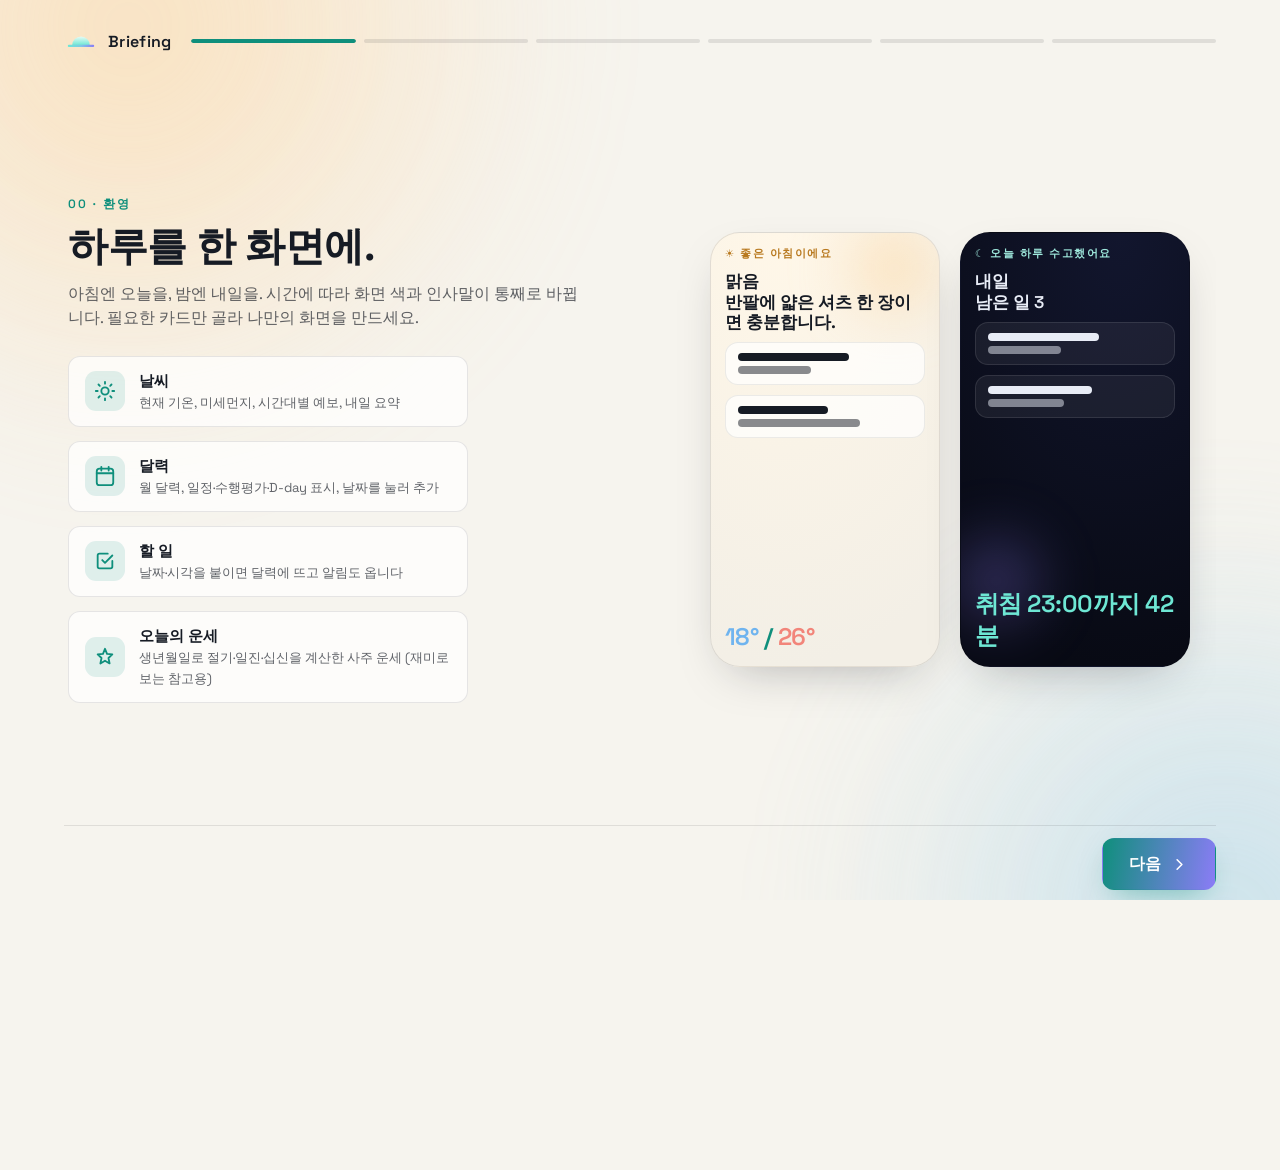
==== commit 5897e948: "Add files via upload" ====
--- a/index.html
+++ b/index.html
@@ -9,8 +9,8 @@
 <meta name="mobile-web-app-capable" content="yes">
 <link rel="preconnect" href="https://fonts.gstatic.com" crossorigin>
 <link href="https://fonts.googleapis.com/css2?family=Space+Grotesk:wght@300;400;500;700&display=swap" rel="stylesheet">
-<link rel="stylesheet" href="app.css?v=23">
-<link rel="stylesheet" href="onboard.css?v=23">
+<link rel="stylesheet" href="app.css?v=24">
+<link rel="stylesheet" href="onboard.css?v=24">
 <title>Briefing</title>
 </head>
 <body>
@@ -336,6 +336,6 @@
   </div>
 </div>
 
-<script src="app.js?v=23"></script>
+<script src="app.js?v=24"></script>
 </body>
 </html>
--- a/app.css
+++ b/app.css
@@ -19,7 +19,7 @@
   -webkit-font-smoothing:antialiased;overscroll-behavior-y:none}
 html,body{overflow-x:hidden}
 /* 한 화면 고정 여부는 JS가 html에 클래스로 지정 (:has() 미지원 대비) */
-html.fixed,html.fixed body{overflow:hidden;height:100%}
+html.fixed,html.fixed body{overflow-x:hidden;overflow-y:auto;height:auto;min-height:100%}
 html.scrollable{overflow-y:auto;height:auto;-webkit-overflow-scrolling:touch}
 html.scrollable body{overflow-y:visible;height:auto;min-height:100%;position:static}
 html.scrollable #root{position:static!important;height:auto!important;overflow:visible!important}
@@ -38,12 +38,12 @@
 #oldBrowser{display:none;position:fixed;top:0;left:0;right:0;z-index:99;padding:11px 16px;
   background:#7c2f26;color:#ffe9e5;font-size:14px;text-align:center}
 
-#root{position:fixed;inset:0;display:flex;overflow:hidden;background:var(--rootBg);transition:background .6s}
+#root{position:relative;min-height:100dvh;display:flex;background:var(--rootBg);transition:background .6s}
 /* 화면을 그대로 채운다 — 축소하지 않으므로 좌우·아래 여백이 생기지 않는다 */
-#stage{position:relative;width:100%;height:100%;flex:1 1 auto;
+#stage{position:relative;width:100%;min-height:100dvh;flex:1 1 auto;
   padding:clamp(14px,1.6vw,26px) clamp(14px,1.8vw,30px);
   display:grid;grid-template-rows:auto 1fr;gap:clamp(10px,1.1vw,16px);
-  background:var(--bg);overflow:hidden;
+  background:var(--bg);overflow:visible;
   transform-origin:center center;transition:background .6s,color .6s}
 main{gap:clamp(10px,1.1vw,16px)}
 .col{gap:clamp(10px,1.1vw,16px)}
@@ -66,7 +66,7 @@
 .col::-webkit-scrollbar{width:0}
 .card{border-radius:22px;border:1px solid var(--bd);background:var(--card);backdrop-filter:blur(22px);
   padding:clamp(14px,1.2vw,20px) clamp(15px,1.4vw,24px);
-  display:flex;flex-direction:column;overflow:hidden;
+  display:flex;flex-direction:column;overflow:visible;
   flex:0 0 auto;min-height:fit-content;animation:rise .45s ease both}
 /* 늘어나는 카드는 남는 높이를 채우되, 내용보다 작아지지 않는다 */
 .card.grow{flex:1 1 auto;min-height:fit-content}
@@ -702,7 +702,6 @@
 body[data-density="compact"] .fo-head{font-size:14px;
   display:-webkit-box;-webkit-line-clamp:3;-webkit-box-orient:vertical;overflow:hidden}
 body[data-density="compact"] .cal-c{aspect-ratio:1/.72}
-body[data-density="compact"] .td-list,body[data-density="compact"] .cal-list{max-height:220px}
 
 body[data-density="tight"] .card{padding:13px 16px;border-radius:18px}
 body[data-density="tight"] .chead{margin-bottom:7px}
@@ -716,7 +715,6 @@
   display:-webkit-box;-webkit-line-clamp:2;-webkit-box-orient:vertical;overflow:hidden}
 body[data-density="tight"] .cal-c{aspect-ratio:1/.62}
 body[data-density="tight"] .cal-c .n{font-size:12px}
-body[data-density="tight"] .td-list,body[data-density="tight"] .cal-list{max-height:170px}
 body[data-density="tight"] .fo-lucky{display:none}          /* 행운 색·숫자·방향은 접음 */
 body[data-density="tight"] .fo-disc{display:none}
 body[data-density="tight"] .wx-hourly .wx-h:nth-child(n+5){display:none}
@@ -800,23 +798,15 @@
 
 
 /* 촘촘 모드에서 목록 길이를 제한해 축소를 최소화한다 */
-body[data-density="compact"] .cal-list{max-height:150px}
 body[data-density="compact"] .td-list{max-height:190px}
 body[data-density="compact"] .nw-list .nw:nth-child(n+4){display:none}
-body[data-density="compact"] .hb-list{max-height:150px;overflow-y:auto}
 body[data-density="compact"] .tt-list{max-height:180px;overflow-y:auto}
 body[data-density="compact"] .cal-c{aspect-ratio:1/.62}
 
-body[data-density="tight"] .cal-list{max-height:110px}
 body[data-density="tight"] .td-list{max-height:140px}
-body[data-density="tight"] .hb-list{max-height:118px;overflow-y:auto}
 body[data-density="tight"] .tt-list{max-height:132px;overflow-y:auto}
 body[data-density="tight"] .cal-c{aspect-ratio:1/.5}
-body[data-density="tight"] .wx-hourly{display:none}
-body[data-density="tight"] .wx-adv{display:-webkit-box;-webkit-line-clamp:2;-webkit-box-orient:vertical;overflow:hidden}
 body[data-density="tight"] .fo-bars{gap:6px}
-body[data-density="tight"] .sl-bars{display:none}
-body[data-density="tight"] .nz-vol{display:none}
 
 /* 야구 — 상대 팀을 크게 */
 .bb-vs{display:flex;align-items:baseline;gap:9px;margin-top:2px}
@@ -859,3 +849,19 @@
 /* 옮길 수 있다는 표시 */
 body:not(.phone) .card > .chead{cursor:grab}
 body:not(.phone) .card > .chead:active{cursor:grabbing}
+
+
+/* ═══════════ 내용은 절대 자르지 않는다 ═══════════
+   한 화면에 안 들어가면 페이지가 아래로 스크롤됩니다. */
+html.fixed{overflow-y:auto}
+#root,#stage,main,main > .col,.card{overflow:visible}
+main > .col{overflow:visible!important;height:auto}
+main > .col.over::after{content:none!important}
+.card{overflow:visible!important}
+.cd,.td-list,.cal-list,.hb-list,.tt-list,.nw-list{max-height:none!important;overflow:visible!important}
+.fo-head,.wx-adv,.qt{-webkit-line-clamp:unset!important;display:block!important;overflow:visible!important}
+body[data-density="tight"] .wx-hourly,
+body[data-density="tight"] .sl-bars,
+body[data-density="tight"] .nz-vol,
+body[data-density="tight"] .fo-lucky,
+body[data-density="tight"] .fo-disc{display:''}
--- a/onboard.css
+++ b/onboard.css
@@ -601,9 +601,9 @@
 .brief-app .lk-panel{padding:16px;border-radius:var(--ob-r-card);
   border:1px solid var(--ob-border);background:var(--ob-card)}
 .brief-app .lk-qrbox{display:flex;align-items:center;gap:18px;flex-wrap:wrap}
-.brief-app .lk-qrbox .qr{padding:10px;border-radius:14px;background:#fff;line-height:0;flex:none;
+.brief-app .lk-qrbox .qr{padding:14px;border-radius:16px;background:#fff;line-height:0;flex:none;
   box-shadow:0 8px 24px -12px rgba(0,0,0,.35)}
-.brief-app .lk-qrbox .qr svg{width:150px;height:150px;display:block}
+.brief-app .lk-qrbox .qr svg{width:190px;height:190px;display:block;shape-rendering:crispEdges}
 .brief-app .lk-code-big{font-size:34px;letter-spacing:.24em;font-weight:700;color:var(--ob-accent);
   font-variant-numeric:tabular-nums}
 .brief-app .lk-steps{margin:16px 0 0;padding-left:20px;display:flex;flex-direction:column;gap:7px}
@@ -618,7 +618,7 @@
 @media (max-width:760px){
   .brief-app .lk-pick{grid-template-columns:1fr;gap:8px}
   .brief-app .lk-qrbox{justify-content:center;text-align:center}
-  .brief-app .lk-qrbox .qr svg{width:132px;height:132px}
+  .brief-app .lk-qrbox .qr svg{width:158px;height:158px}
   .brief-app .lk-code-big{font-size:28px;width:100%;text-align:center}
 }
 
@@ -652,3 +652,8 @@
   #welcome *{animation:none!important;opacity:1!important;transform:none!important}
   .wc-bar i{width:100%}
 }
+
+
+/* 환영 화면이 소개 화면보다 위에 오도록 */
+#welcome{z-index:320}
+.brief-app.is-done{pointer-events:none}
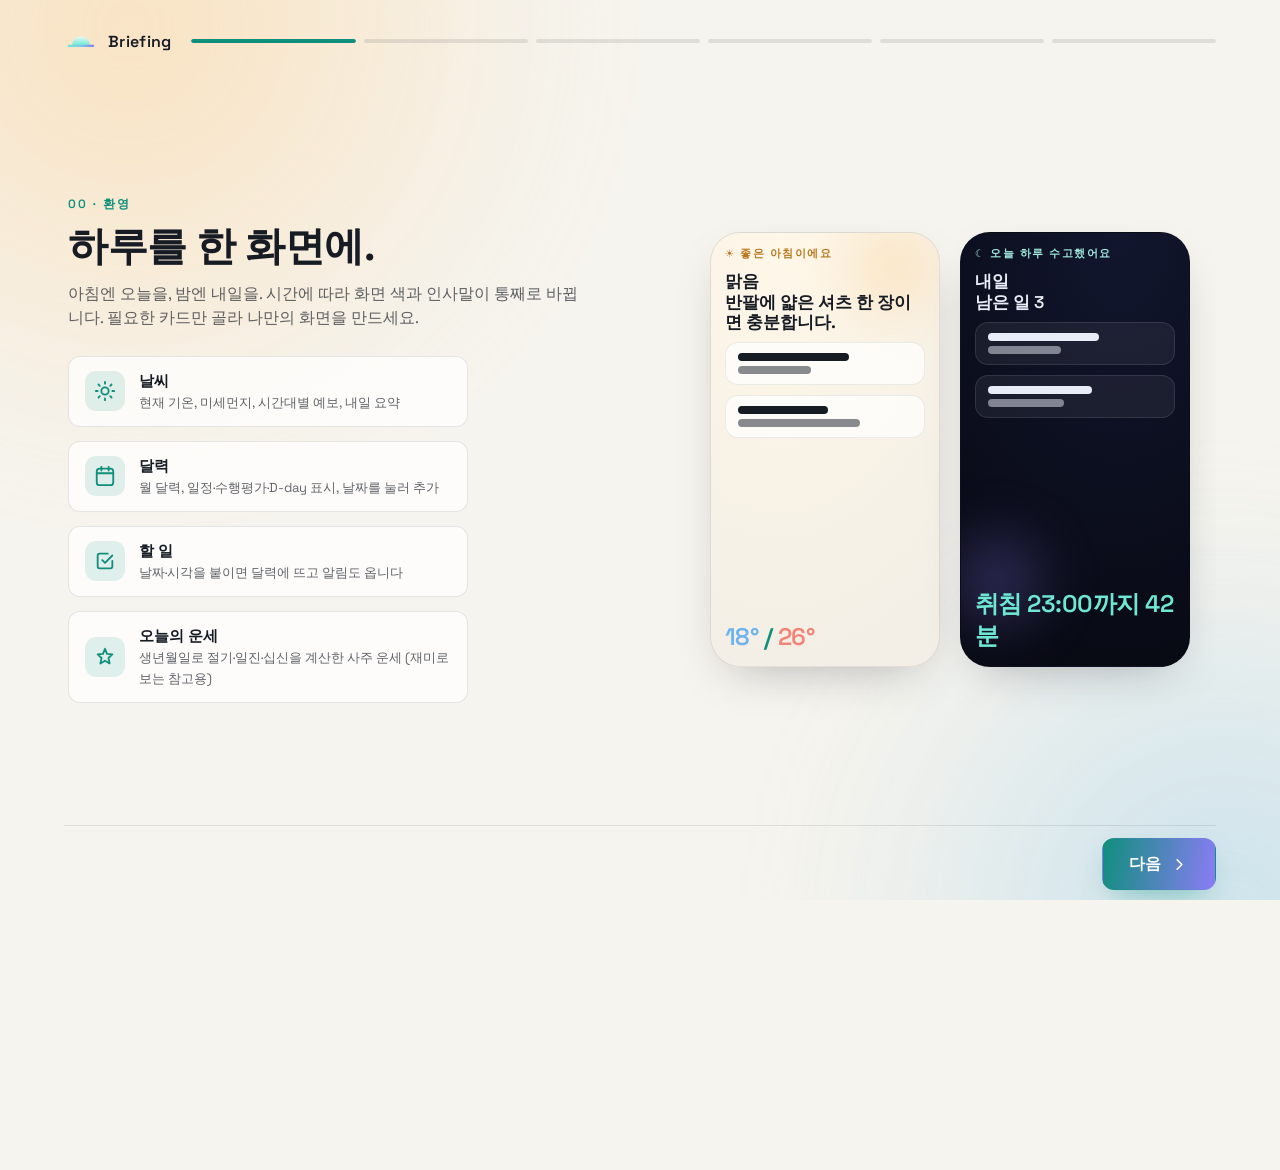
==== commit 38009330: "Add files via upload" ====
--- a/index.html
+++ b/index.html
@@ -9,8 +9,8 @@
 <meta name="mobile-web-app-capable" content="yes">
 <link rel="preconnect" href="https://fonts.gstatic.com" crossorigin>
 <link href="https://fonts.googleapis.com/css2?family=Space+Grotesk:wght@300;400;500;700&display=swap" rel="stylesheet">
-<link rel="stylesheet" href="app.css?v=24">
-<link rel="stylesheet" href="onboard.css?v=24">
+<link rel="stylesheet" href="app.css?v=25">
+<link rel="stylesheet" href="onboard.css?v=25">
 <title>Briefing</title>
 </head>
 <body>
@@ -336,6 +336,6 @@
   </div>
 </div>
 
-<script src="app.js?v=24"></script>
+<script src="app.js?v=25"></script>
 </body>
 </html>
--- a/app.css
+++ b/app.css
@@ -865,3 +865,23 @@
 body[data-density="tight"] .nz-vol,
 body[data-density="tight"] .fo-lucky,
 body[data-density="tight"] .fo-disc{display:''}
+.useline{display:flex;align-items:center;justify-content:space-between;margin-top:8px}
+.useline span{font-size:12px;color:var(--tx3)}
+
+/* ═══════════ 카드 배치 편집 모드 ═══════════ */
+#editBar{position:fixed;left:50%;bottom:22px;transform:translateX(-50%);z-index:180;
+  display:flex;align-items:center;gap:14px;padding:11px 14px 11px 18px;border-radius:999px;
+  background:var(--card);border:1px solid var(--bd);backdrop-filter:blur(22px);
+  box-shadow:0 16px 40px -18px rgba(0,0,0,.55);animation:slideUp .3s var(--easeOut) both}
+#editBar span{font-size:13px;color:var(--tx2);white-space:nowrap}
+#editBar .btn{padding:8px 16px;font-size:13px}
+body.edit-cards .card{animation:wiggle 1.4s ease-in-out infinite;cursor:grab}
+body.edit-cards .card:active{cursor:grabbing}
+body.edit-cards.dragging .card{animation:none}
+@keyframes wiggle{
+  0%,100%{transform:rotate(-.35deg)}
+  50%{transform:rotate(.35deg)}}
+body.edit-cards .card::before{content:"";position:absolute;inset:0;border-radius:inherit;
+  border:1.5px dashed var(--accBd);pointer-events:none}
+body.edit-cards .card{position:relative}
+@media (prefers-reduced-motion:reduce){ body.edit-cards .card{animation:none} }
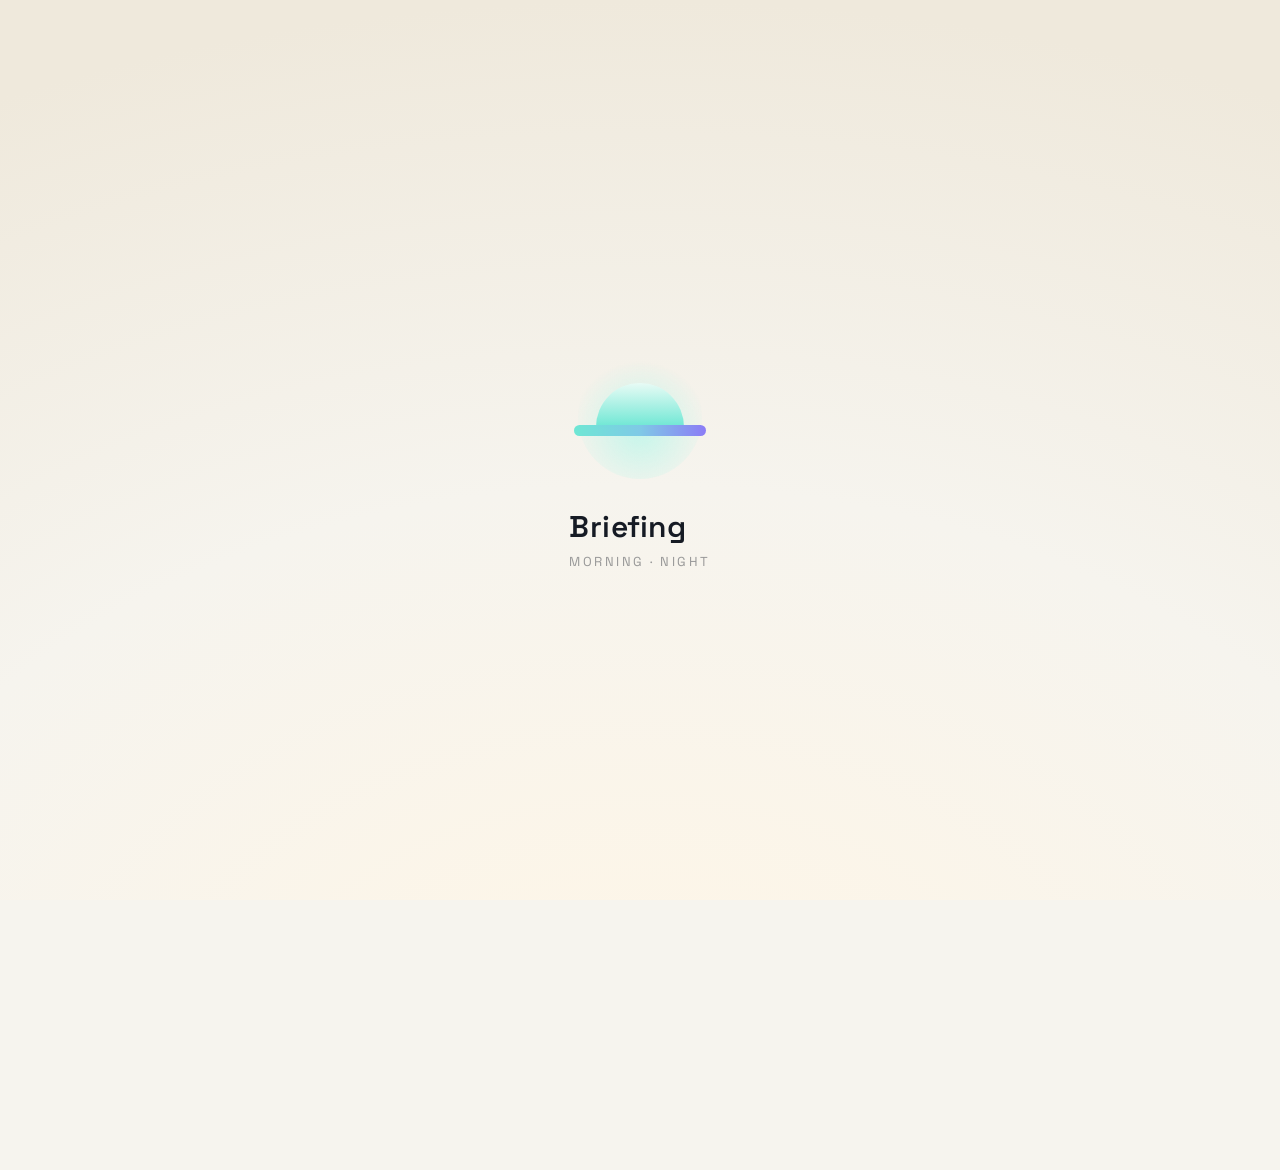
==== commit 02895124: "Add files via upload" ====
--- a/index.html
+++ b/index.html
@@ -9,8 +9,8 @@
 <meta name="mobile-web-app-capable" content="yes">
 <link rel="preconnect" href="https://fonts.gstatic.com" crossorigin>
 <link href="https://fonts.googleapis.com/css2?family=Space+Grotesk:wght@300;400;500;700&display=swap" rel="stylesheet">
-<link rel="stylesheet" href="app.css?v=25">
-<link rel="stylesheet" href="onboard.css?v=25">
+<link rel="stylesheet" href="app.css?v=26">
+<link rel="stylesheet" href="onboard.css?v=26">
 <title>Briefing</title>
 </head>
 <body>
@@ -336,6 +336,6 @@
   </div>
 </div>
 
-<script src="app.js?v=25"></script>
+<script src="app.js?v=26"></script>
 </body>
 </html>
--- a/app.css
+++ b/app.css
@@ -68,8 +68,8 @@
   padding:clamp(14px,1.2vw,20px) clamp(15px,1.4vw,24px);
   display:flex;flex-direction:column;overflow:visible;
   flex:0 0 auto;min-height:fit-content;animation:rise .45s ease both}
-/* 늘어나는 카드는 남는 높이를 채우되, 내용보다 작아지지 않는다 */
-.card.grow{flex:1 1 auto;min-height:fit-content}
+/* 카드는 내용 높이만 갖는다 (남는 높이를 억지로 채우지 않는다) */
+.card.grow{flex:0 0 auto;min-height:fit-content}
 .card.accent{border-color:var(--accBd);background:var(--cardAcc)}
 .card.violet{border-color:var(--violetBd);background:var(--violet)}
 .chead{display:flex;align-items:center;justify-content:space-between;gap:10px;margin-bottom:11px;flex:0 0 auto}
@@ -885,3 +885,17 @@
   border:1.5px dashed var(--accBd);pointer-events:none}
 body.edit-cards .card{position:relative}
 @media (prefers-reduced-motion:reduce){ body.edit-cards .card{animation:none} }
+
+
+/* 열 끝에 억지로 늘어나는 카드가 없도록 */
+main > .col{justify-content:flex-start;align-content:start}
+.card.grow{flex:0 0 auto!important}
+.card > .cd{flex:0 0 auto}
+/* 카드 안에서도 빈 공간을 만들지 않는다 */
+.card{justify-content:flex-start}
+
+
+/* 내용이 짧으면 아래를 비워 두되, 무대가 불필요하게 늘어나지 않게 */
+#root{min-height:100dvh;align-items:flex-start}
+#stage{min-height:100dvh;align-content:start}
+main{align-items:start}
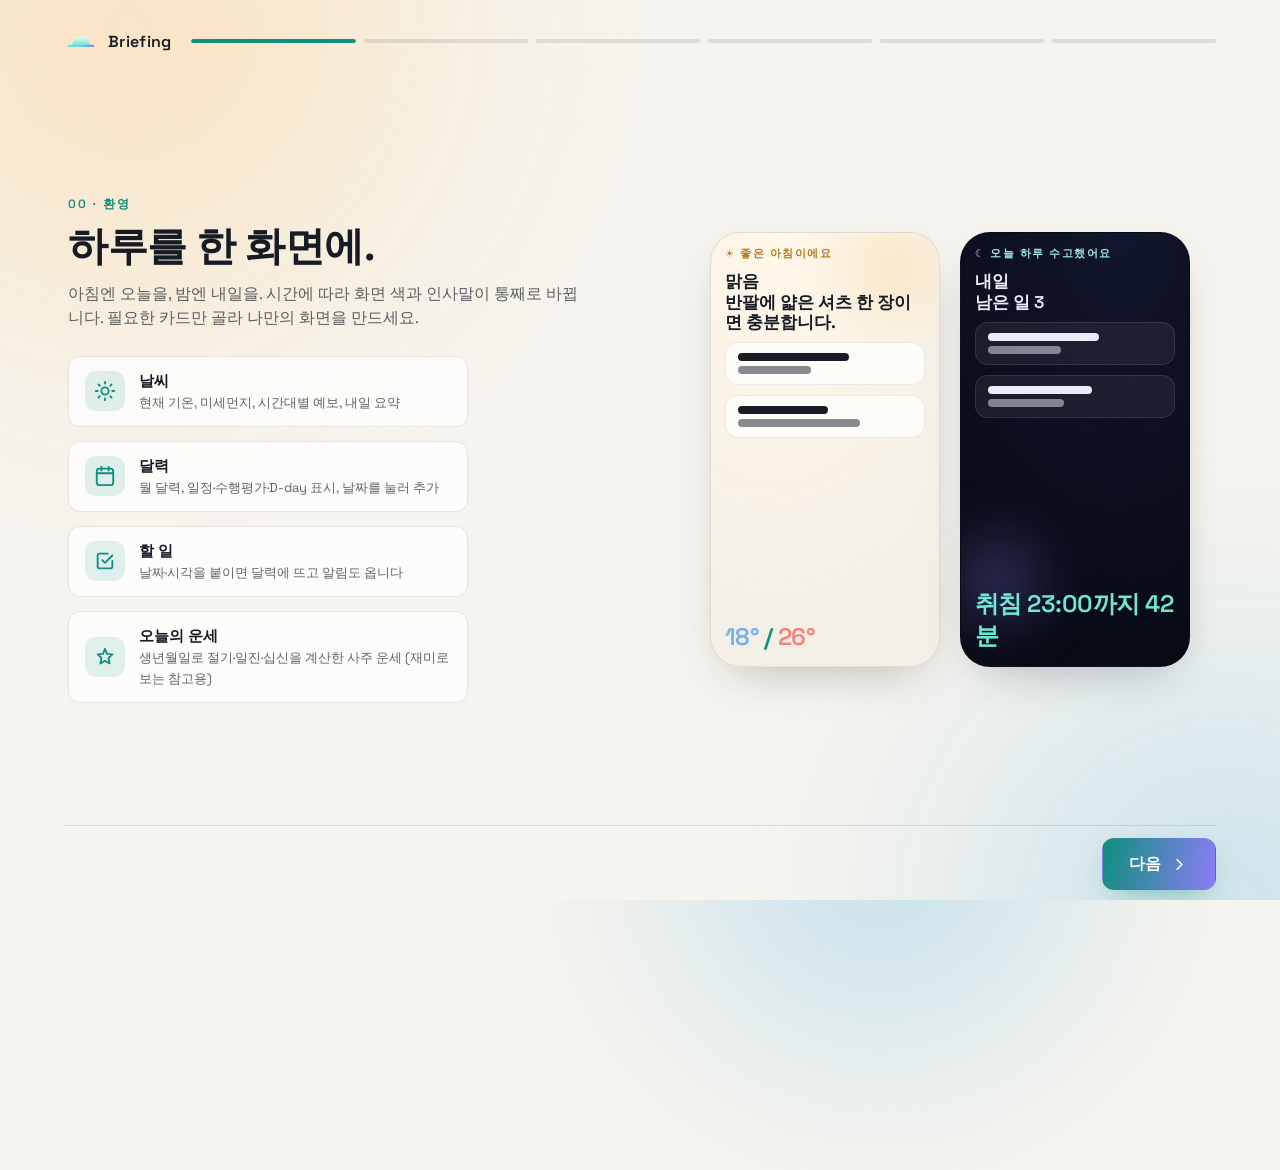
==== commit 95eb8be8: "Add files via upload" ====
--- a/index.html
+++ b/index.html
@@ -9,8 +9,8 @@
 <meta name="mobile-web-app-capable" content="yes">
 <link rel="preconnect" href="https://fonts.gstatic.com" crossorigin>
 <link href="https://fonts.googleapis.com/css2?family=Space+Grotesk:wght@300;400;500;700&display=swap" rel="stylesheet">
-<link rel="stylesheet" href="app.css?v=26">
-<link rel="stylesheet" href="onboard.css?v=26">
+<link rel="stylesheet" href="app.css?v=34">
+<link rel="stylesheet" href="onboard.css?v=34">
 <title>Briefing</title>
 </head>
 <body>
@@ -310,6 +310,7 @@
       <div class="sethead">설정</div>
       <button class="on" data-tab="general">일반</button>
       <button data-tab="cards">카드 구성</button>
+      <button data-tab="detail">카드 설정</button>
       <button data-tab="schedule">시간</button>
       <button data-tab="notify">알림</button>
       <button data-tab="link">기기 연결</button>
@@ -336,6 +337,6 @@
   </div>
 </div>
 
-<script src="app.js?v=26"></script>
+<script src="app.js?v=34"></script>
 </body>
 </html>
--- a/app.css
+++ b/app.css
@@ -17,11 +17,11 @@
 html,body{margin:0;padding:0;background:var(--rootBg);color:var(--tx);
   font-family:'Space Grotesk',"Apple SD Gothic Neo","Noto Sans KR",system-ui,sans-serif;
   -webkit-font-smoothing:antialiased;overscroll-behavior-y:none}
-html,body{overflow-x:hidden}
+html{overflow-x:hidden}
 /* 한 화면 고정 여부는 JS가 html에 클래스로 지정 (:has() 미지원 대비) */
-html.fixed,html.fixed body{overflow-x:hidden;overflow-y:auto;height:auto;min-height:100%}
+html.fixed,html.fixed body{height:auto;min-height:100%}
 html.scrollable{overflow-y:auto;height:auto;-webkit-overflow-scrolling:touch}
-html.scrollable body{overflow-y:visible;height:auto;min-height:100%;position:static}
+html.scrollable body{height:auto;min-height:100%;position:static}
 html.scrollable #root{position:static!important;height:auto!important;overflow:visible!important}
 html.scrollable #stage{height:auto!important;min-height:100dvh}
 *{box-sizing:border-box}
@@ -49,7 +49,7 @@
 .col{gap:clamp(10px,1.1vw,16px)}
 .blob{position:absolute;border-radius:50%;filter:blur(54px);pointer-events:none}
 #b1{width:860px;height:660px;left:-210px;top:-250px;background:var(--blob1);animation:drift 18s ease-in-out infinite}
-#b2{width:800px;height:640px;right:-190px;bottom:-270px;background:var(--blob2);animation:drift 22s ease-in-out infinite reverse}
+#b2{width:800px;height:640px;right:0;bottom:-270px;background:var(--blob2);animation:drift 22s ease-in-out infinite reverse}
 
 header{position:relative;display:flex;align-items:center;justify-content:space-between;gap:20px}
 .brandwrap{display:flex;align-items:center;gap:14px}
@@ -157,13 +157,13 @@
 .searchres button{text-align:left;padding:10px 13px;border-radius:11px;border:1px solid var(--bd);background:var(--chip);font-size:13.5px}
 
 /* ── 폰 ── */
-body.phone{overflow-x:hidden;overflow-y:visible;height:auto}
+body.phone{overflow:visible;height:auto}
 body.phone #root{position:static;display:block;height:auto;overflow:visible;background:transparent}
-body.phone #stage{overflow:hidden}
+body.phone #stage{overflow:visible}
 body.phone #stage{width:100%;max-width:100%;height:auto;min-height:100dvh;transform:none!important;
   display:flex;flex-direction:column;gap:11px;padding:14px 12px 30px}
 body.phone #b1{width:340px;height:270px;left:-100px;top:-60px}
-body.phone #b2{width:320px;height:260px;right:-100px;bottom:-40px}
+body.phone #b2{width:320px;height:260px;right:0;bottom:-40px}
 body.phone header{flex-wrap:wrap;gap:8px}
 body.phone .brandwrap{width:100%;gap:9px}
 body.phone .greet{font-size:14px}
@@ -681,8 +681,11 @@
 .td-when{background:transparent;border:none;font-size:15px;opacity:.6;padding:0 2px}
 .td-when:hover{opacity:1}
 .td-opt{display:flex;gap:7px;margin-top:8px;align-items:center;flex-wrap:wrap}
-.td-opt input{flex:1;min-width:120px;padding:8px 11px;border-radius:10px;border:1px solid var(--bd2);
-  background:var(--chip);font-size:13.5px;color:var(--tx)}
+.td-opt input{flex:0 1 auto;width:auto;min-width:0;max-width:150px;
+  padding:6px 9px;border-radius:9px;border:1px solid var(--bd2);
+  background:var(--chip);font-size:12.5px;color:var(--tx)}
+.td-opt input[type=date]{max-width:132px}
+.td-opt input[type=time]{max-width:104px}
 .td-opt .btn{padding:8px 13px;font-size:12.5px}
 .td .when{font-size:11.5px;color:var(--tx3);white-space:nowrap}
 .td .when.now{color:var(--acc)}
@@ -839,13 +842,7 @@
 main > .col.over::after,main > .col::after{content:none!important;background:none!important}
 .brief-app .ob-foot{background:transparent!important}
 
-/* ═══════════ 카드 끌어 옮기기 ═══════════ */
-body.dragging{cursor:grabbing;user-select:none}
-body.dragging .card{transition:transform .16s var(--ease)}
-.card.drag-src{opacity:.35;transform:scale(.98)}
-.drop-mark{height:64px;border-radius:20px;border:2px dashed var(--accBd);
-  background:var(--accSoft);flex:0 0 auto;animation:markIn .18s var(--easeOut)}
-@keyframes markIn{from{opacity:0;transform:scaleY(.6)}to{opacity:1;transform:none}}
+
 /* 옮길 수 있다는 표시 */
 body:not(.phone) .card > .chead{cursor:grab}
 body:not(.phone) .card > .chead:active{cursor:grabbing}
@@ -899,3 +896,136 @@
 #root{min-height:100dvh;align-items:flex-start}
 #stage{min-height:100dvh;align-content:start}
 main{align-items:start}
+
+/* 다른 날짜(최저/최고)를 볼 때 — 설명을 위로 올려 글자가 눌리지 않게 */
+.wx-main.pair{flex-wrap:wrap;align-items:flex-end;row-gap:4px}
+.wx-main.pair .wx-desc{width:100%;order:-1;font-size:15px;color:var(--tx2);white-space:normal}
+.wx-main.pair .wx-temp{font-size:clamp(38px,4.4vw,58px);line-height:1;white-space:nowrap}
+.wx-main.pair .wx-col{flex:1 1 auto;min-width:0}
+.wx-main.pair .sub{white-space:nowrap;font-size:12.5px}
+@media (max-width:520px){
+  .wx-main.pair .wx-temp{font-size:38px}
+  .wx-main.pair .sub{font-size:11.5px}
+}
+
+/* 카드에서 원문 열기 버튼 */
+.card{position:relative}
+.card-open{position:absolute;top:10px;right:10px;width:28px;height:28px;border-radius:9px;
+  display:grid;place-items:center;color:var(--tx3);background:transparent;border:1px solid transparent;
+  opacity:0;transition:opacity .18s var(--ease),background .18s var(--ease),color .18s var(--ease);z-index:3}
+.card-open svg{width:14px;height:14px}
+.card:hover .card-open,.card:focus-within .card-open{opacity:1}
+.card-open:hover{background:var(--chip);border-color:var(--bd);color:var(--acc)}
+/* 터치 기기에서는 항상 보이게 (마우스가 없으므로) */
+@media (hover:none){ .card-open{opacity:.5} }
+body.edit-cards .card-open{display:none}
+
+
+/* 할 일 날짜·시각 칸은 작게 */
+.td-opt{gap:6px;flex-wrap:wrap;align-items:center}
+.td-opt .td-lb{flex:0 0 auto}
+.td-opt .btn{padding:6px 11px;font-size:12px;flex:0 0 auto}
+body:not(.phone) .td-opt input{max-width:140px}
+
+
+/* 어떤 기기에서도 아래까지 스크롤되게 (마지막 카드가 가려지지 않도록) */
+html,html.scrollable,html.fixed{overflow-y:auto!important;height:auto!important}
+/* body 에 overflow-x:hidden 을 주면 overflow-y:visible 이 auto 로 바뀌어
+   body 가 스크롤 상자가 되고 내용이 그 안에 갇힌다. 절대 함께 쓰지 말 것. */
+body{overflow:visible!important;height:auto!important;min-height:100dvh}
+#root{height:auto!important;overflow:visible!important}
+#stage{height:auto!important;overflow:visible!important;
+  padding-bottom:calc(28px + env(safe-area-inset-bottom))}
+body.phone #stage{padding-bottom:calc(40px + env(safe-area-inset-bottom))}
+
+
+/* body 는 flex 컨테이너가 아니어야 한다 (온보딩 CSS 잔재로 #root 가 눌리던 문제) */
+body{display:block!important}
+#root{flex:none;height:auto!important;min-height:100dvh}
+
+
+/* 배경 장식이 화면 밖으로 나가지 않게 (가로 스크롤 방지)
+   ─ body 에 overflow-x:hidden 을 주면 세로 스크롤이 망가지므로
+     장식을 감싸는 요소에서만 잘라낸다 */
+.aurora,.bg,.blobs{position:absolute;inset:0;overflow:hidden;pointer-events:none;z-index:0}
+#stage > .b1,#stage > .b2,#stage > .b3,.b1,.b2,.b3{max-width:100%}
+#root{overflow-x:clip}
+#stage{overflow-x:clip}
+
+#b1{left:max(-210px, -10vw)}
+
+/* 시계 초 */
+.ck-sec{font-size:.32em;font-weight:300;color:var(--tx3);margin-left:6px;
+  font-variant-numeric:tabular-nums;letter-spacing:.02em;align-self:flex-end;padding-bottom:.55em}
+.ck-sec:empty{display:none}
+body[data-density="tight"] .ck-sec{display:none}
+
+/* 꺼진 카드의 세부 설정 — 보이되 만질 수 없음 */
+.locked{position:relative}
+.locked > *:not(.lock-note){opacity:.42;filter:saturate(.5)}
+.locked > *:not(.lock-note){pointer-events:none}
+.lock-note{display:block;width:100%;margin:10px 0 4px;z-index:4;
+  padding:11px 14px;border-radius:12px;font-size:12.5px;text-align:left;
+  background:var(--accSoft);border:1px solid var(--accBd);color:var(--acc);
+  cursor:pointer;opacity:1;filter:none;position:relative}
+.lock-note::after{content:"›";position:absolute;right:14px;top:50%;transform:translateY(-50%);
+  font-size:16px;opacity:.7}
+.locked .lock-note{opacity:1}
+.lock-note.shake{animation:lockShake .34s}
+@keyframes lockShake{25%{transform:translateX(-5px)}75%{transform:translateX(5px)}}
+#setBody .locked{padding-bottom:8px}
+
+/* 수동 배치 — 가로로 넓은 카드 */
+main.manual{align-items:start}
+main.manual > .col{min-width:0}
+
+
+
+/* ═══════════ 타일 편집 ═══════════ */
+
+/* 편집 모드 — 살짝 흔들리고 테두리가 강조된다 */
+body.edit-cards .card{animation:wiggle 1.6s ease-in-out infinite;
+  touch-action:none;user-select:none;-webkit-user-select:none;cursor:grab}
+body.edit-cards .card:nth-child(2n){animation-delay:-.35s}
+body.edit-cards .card:nth-child(3n){animation-delay:-.7s}
+body.edit-cards .card::after{content:"";position:absolute;inset:0;border-radius:inherit;
+  border:1.5px dashed var(--accBd);pointer-events:none;z-index:2}
+body.edit-cards .card.picked::after{border:2px solid var(--acc);
+  box-shadow:0 0 0 4px var(--accSoft)}
+body.edit-cards .card > *:not(.card-open){pointer-events:none}
+body.edit-cards .card-open{display:none}
+@keyframes wiggle{0%,100%{transform:rotate(-.4deg)}50%{transform:rotate(.4deg)}}
+@media (prefers-reduced-motion:reduce){ body.edit-cards .card{animation:none} }
+
+/* 끌고 있는 동안 */
+body.dragging{cursor:grabbing;overscroll-behavior:contain}
+body.dragging .card{animation:none}
+.card.drag-src{visibility:hidden}
+.drag-ghost{position:fixed;z-index:400;margin:0;pointer-events:none;
+  transform-origin:center;box-shadow:0 26px 60px -20px rgba(0,0,0,.6);
+  animation:none!important;opacity:.96;scale:1.03}
+.drag-ghost::after{display:none}
+
+/* 놓일 자리 */
+.drop-mark{border-radius:20px;border:2px dashed var(--accBd);background:var(--accSoft);
+  flex:0 0 auto;animation:markIn .16s var(--easeOut)}
+@keyframes markIn{from{opacity:0;transform:scaleY(.7)}to{opacity:1;transform:none}}
+
+/* 다른 카드가 밀리는 움직임 */
+main.manual .card{transition:transform .18s var(--ease)}
+body.dragging main.manual .card{transition:none}
+
+/* 아래쪽 편집 막대 */
+#editBar{position:fixed;left:50%;bottom:max(20px, env(safe-area-inset-bottom));
+  transform:translateX(-50%);z-index:220;display:flex;align-items:center;gap:12px;
+  padding:10px 12px 10px 18px;border-radius:999px;max-width:calc(100vw - 24px);
+  background:var(--card);border:1px solid var(--bd);backdrop-filter:blur(24px);
+  box-shadow:0 18px 44px -18px rgba(0,0,0,.6);animation:slideUp .28s var(--easeOut) both}
+#editBar .eb-name{font-size:13px;color:var(--tx2);white-space:nowrap;
+  overflow:hidden;text-overflow:ellipsis;max-width:34vw}
+#editBar .btn{padding:8px 16px;font-size:13px;white-space:nowrap}
+@media (max-width:520px){
+  #editBar{gap:8px;padding:8px 10px 8px 14px}
+  #editBar .eb-name{max-width:26vw;font-size:12px}
+  #editBar .eb-size button{padding:6px 9px;font-size:12px}
+}
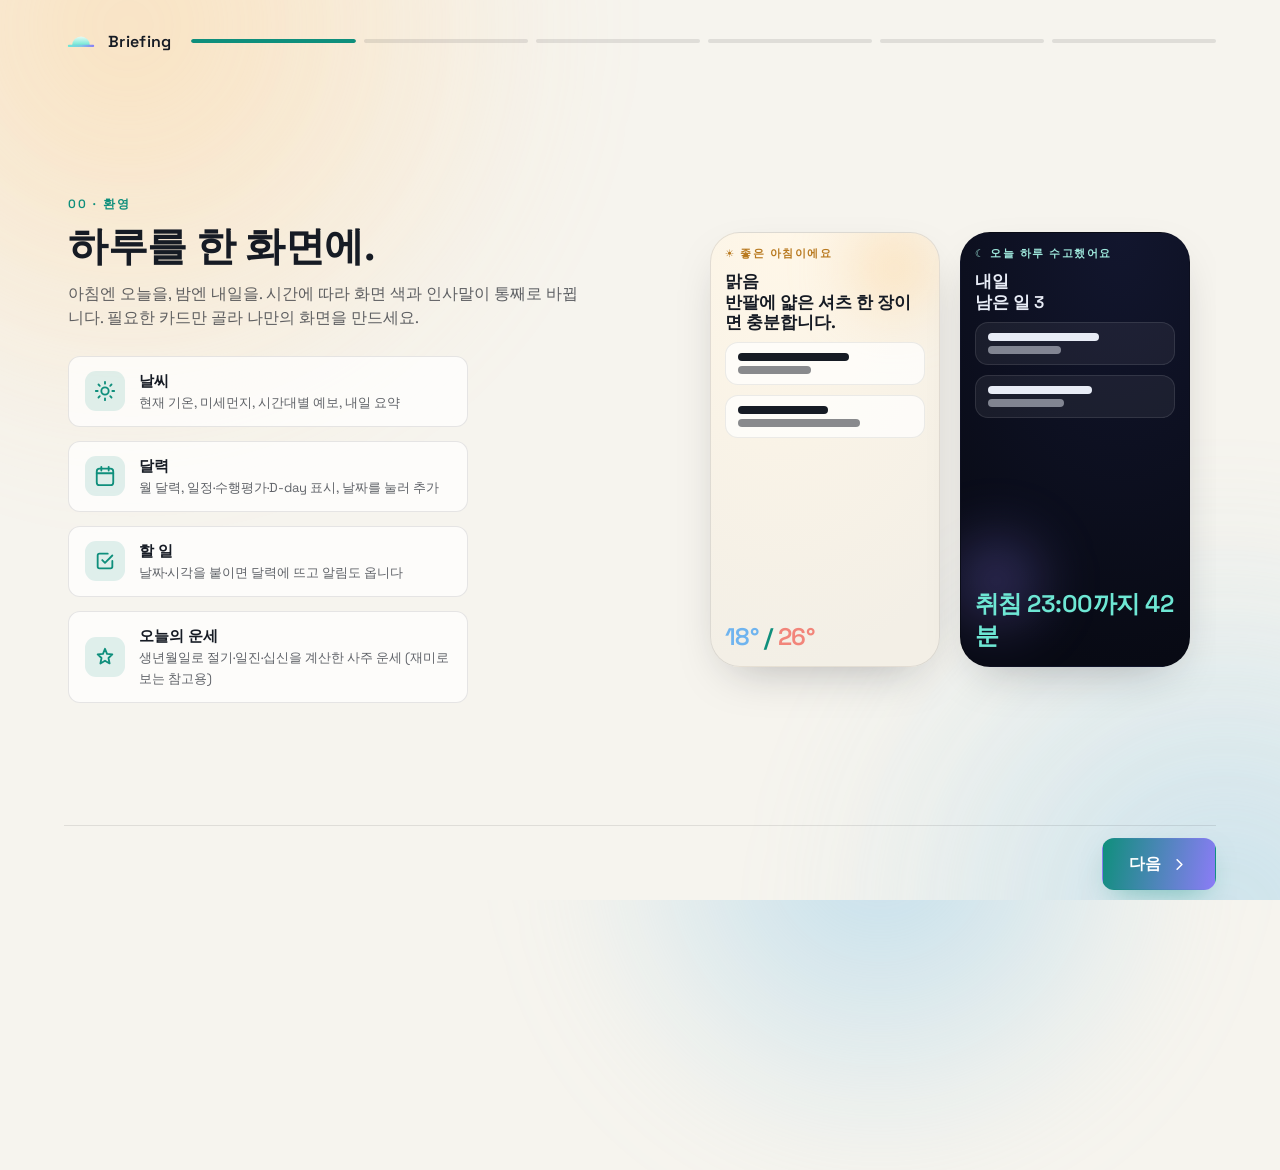
==== commit 80be27f0: "Add files via upload" ====
--- a/index.html
+++ b/index.html
@@ -9,8 +9,8 @@
 <meta name="mobile-web-app-capable" content="yes">
 <link rel="preconnect" href="https://fonts.gstatic.com" crossorigin>
 <link href="https://fonts.googleapis.com/css2?family=Space+Grotesk:wght@300;400;500;700&display=swap" rel="stylesheet">
-<link rel="stylesheet" href="app.css?v=34">
-<link rel="stylesheet" href="onboard.css?v=34">
+<link rel="stylesheet" href="app.css?v=43">
+<link rel="stylesheet" href="onboard.css?v=43">
 <title>Briefing</title>
 </head>
 <body>
@@ -337,6 +337,6 @@
   </div>
 </div>
 
-<script src="app.js?v=34"></script>
+<script src="app.js?v=43"></script>
 </body>
 </html>
--- a/app.css
+++ b/app.css
@@ -1000,7 +1000,7 @@
 /* 끌고 있는 동안 */
 body.dragging{cursor:grabbing;overscroll-behavior:contain}
 body.dragging .card{animation:none}
-.card.drag-src{visibility:hidden}
+.card.drag-src{display:none}
 .drag-ghost{position:fixed;z-index:400;margin:0;pointer-events:none;
   transform-origin:center;box-shadow:0 26px 60px -20px rgba(0,0,0,.6);
   animation:none!important;opacity:.96;scale:1.03}
@@ -1029,3 +1029,14 @@
   #editBar .eb-name{max-width:26vw;font-size:12px}
   #editBar .eb-size button{padding:6px 9px;font-size:12px}
 }
+
+/* ═══════════ 급식 ═══════════ */
+.ml-set + .ml-set{margin-top:14px;padding-top:14px;border-top:1px solid var(--bd)}
+.ml-head{display:flex;align-items:baseline;justify-content:space-between;margin-bottom:8px}
+.ml-head b{font-size:14px;font-weight:600;color:var(--acc)}
+.ml-head i{font-style:normal;font-size:12px;color:var(--tx3)}
+.ml-list{list-style:none;margin:0;padding:0;display:flex;flex-direction:column;gap:5px}
+.ml-list li{font-size:14.5px;line-height:1.45;padding-left:12px;position:relative}
+.ml-list li::before{content:"";position:absolute;left:0;top:.62em;
+  width:4px;height:4px;border-radius:50%;background:var(--tx3)}
+body[data-density="tight"] .ml-list li{font-size:13.5px;gap:4px}
